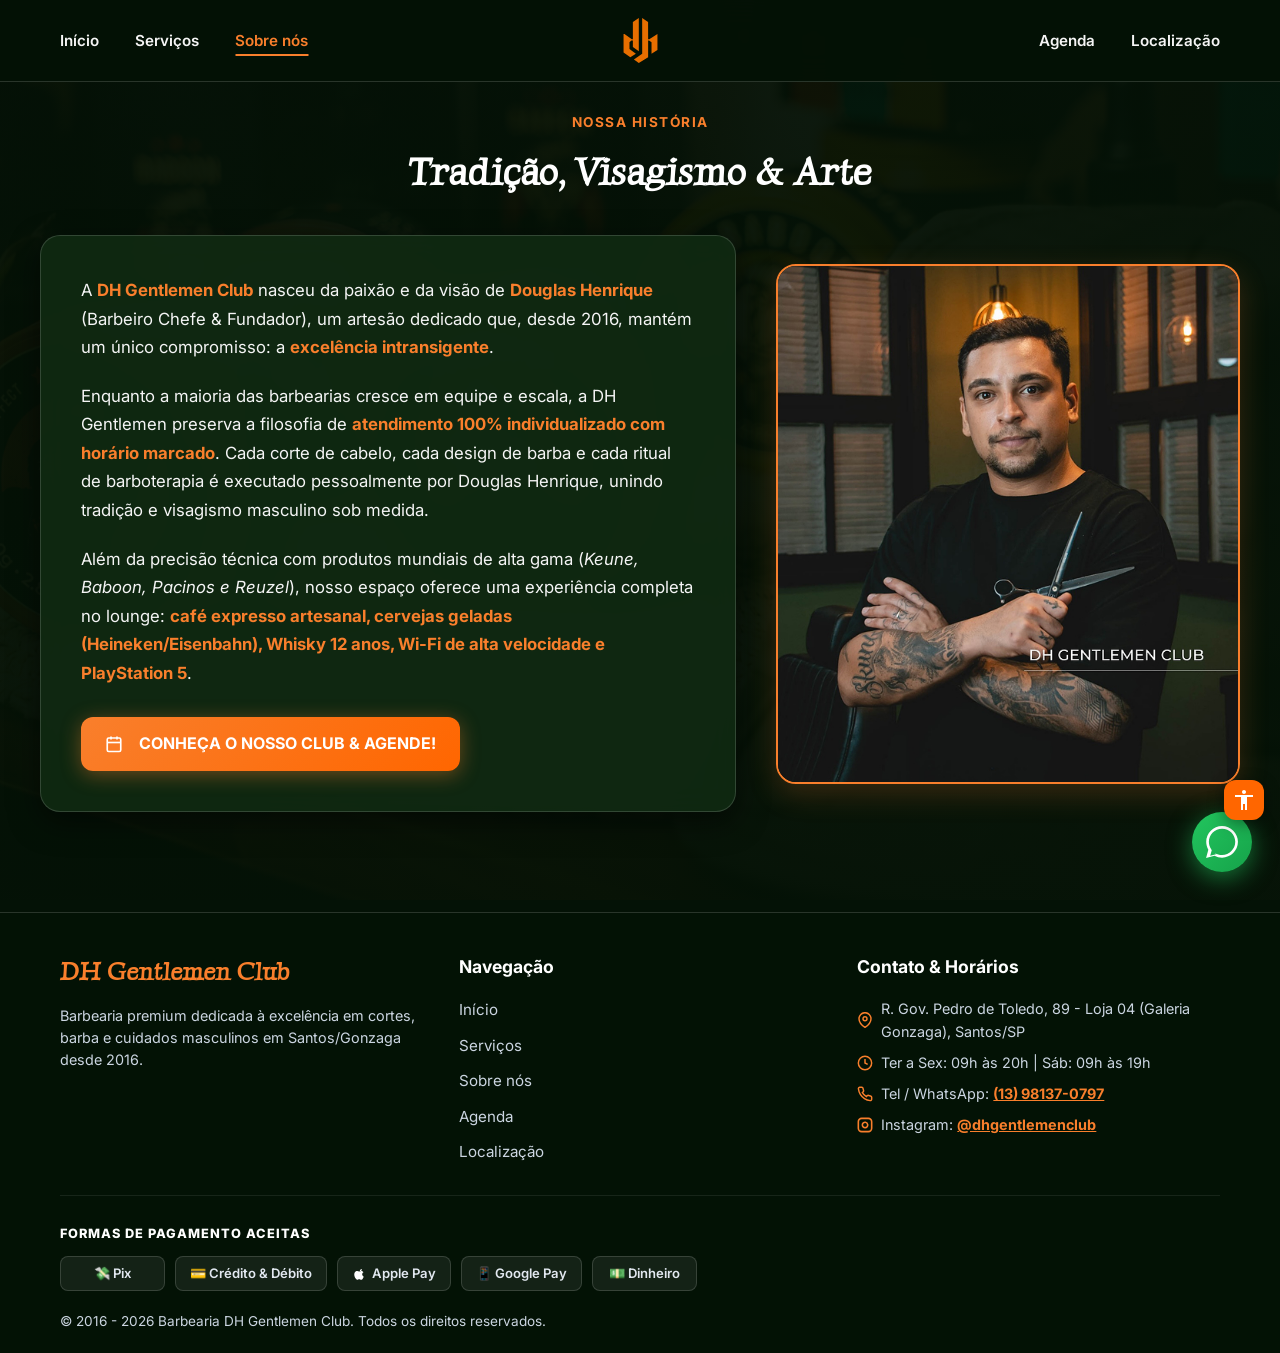
==== about.html @ 37175599 "feat: refinamentos de footer, instagram oficial e layout flutuante responsivo" ====
<!DOCTYPE html>
<html lang="pt-BR">

<head>
    <meta charset="UTF-8">
    <meta name="viewport" content="width=device-width, initial-scale=1.0">
    <meta name="description" content="Conheça a história da Barbearia DH Gentlemen Club e o mestre barbeiro Douglas, dedicado à excelência desde 2016.">
    <title>Sobre Nós - Barbearia DH Gentlemen</title>
    <link rel="icon" href="assets/img/logo-dh-laranja.svg" type="image/svg+xml">
    <link rel="stylesheet" href="assets/css/main.css">
    <link rel="stylesheet" href="assets/css/about.css">
</head>

<body>
    <a class="skip-link" href="#main-content">Pular para o conteúdo</a>

    <header>
        <nav>
            <button id="menu-btn" class="hamburger" aria-expanded="false" aria-label="Abrir menu de navegação">☰</button>
            <ul class="left">
                <li><a href="index.html">Início</a></li>
                <li><a href="services.html">Serviços</a></li>
                <li><a href="about.html" class="select" aria-current="page">Sobre nós</a></li>
            </ul>
            <a href="index.html" class="nav-logo" aria-label="Página Inicial Barbearia DH Gentlemen">
                <img src="assets/img/logo-dh-laranja.svg" alt="Logo Barbearia DH" width="45" height="45">
            </a>
            <ul class="right">
                <li><a href="schedule.html">Agenda</a></li>
                <li><a href="location.html">Localização</a></li>
            </ul>
        </nav>
    </header>

    <main id="main-content" class="about-container container">
        <div class="section-header">
            <span class="section-tag">Nossa História</span>
            <h1 class="section-main-title">Tradição, Visagismo & Arte</h1>
        </div>

        <div class="about-grid">
            <article class="about-content-card glass-card">
                <p>
                    A <strong>DH Gentlemen Club</strong> nasceu da paixão e da visão de <strong>Douglas Henrique</strong> (Barbeiro Chefe & Fundador), um artesão dedicado que, desde 2016, mantém um único compromisso: a <strong>excelência intransigente</strong>.
                </p>
                <p>
                    Enquanto a maioria das barbearias cresce em equipe e escala, a DH Gentlemen preserva a filosofia de <strong>atendimento 100% individualizado com horário marcado</strong>. Cada corte de cabelo, cada design de barba e cada ritual de barboterapia é executado pessoalmente por Douglas Henrique, unindo tradição e visagismo masculino sob medida.
                </p>
                <p>
                    Além da precisão técnica com produtos mundiais de alta gama (<em>Keune, Baboon, Pacinos e Reuzel</em>), nosso espaço oferece uma experiência completa no lounge: <strong>café expresso artesanal, cervejas geladas (Heineken/Eisenbahn), Whisky 12 anos, Wi-Fi de alta velocidade e PlayStation 5</strong>.
                </p>
                <div class="about-cta-wrapper">
                    <a href="schedule.html" id="botao" class="btn-primary-glow" aria-label="Agende um horário e conheça o nosso club">
                        <span class="svg-icon" style="margin-right: 6px;"><svg viewBox="0 0 24 24" width="18" height="18" fill="none" stroke="currentColor" stroke-width="2.2"><rect x="3" y="4" width="18" height="18" rx="2" ry="2"></rect><line x1="16" y1="2" x2="16" y2="6"></line><line x1="8" y1="2" x2="8" y2="6"></line><line x1="3" y1="10" x2="21" y2="10"></line></svg></span>
                        <span>CONHEÇA O NOSSO CLUB & AGENDE!</span>
                    </a>
                </div>
            </article>

            <figure class="about-image-card">
                <img src="assets/img/barbeiro-cortando.jpg" alt="Foto do barbeiro Douglas com tesoura profissional realizando corte de cabelo de alta precisão">
            </figure>
        </div>
    </main>

    <!-- FOOTER -->
    <footer class="site-footer">
        <div class="container">
            <div class="footer-grid">
                <div class="footer-brand">
                    <h2 class="footer-logo-title">DH Gentlemen Club</h2>
                    <p class="footer-desc">Barbearia premium dedicada à excelência em cortes, barba e cuidados masculinos em Santos/Gonzaga desde 2016.</p>
                </div>
                <div>
                    <h3 class="footer-heading">Navegação</h3>
                    <ul class="footer-links">
                        <li><a href="index.html">Início</a></li>
                        <li><a href="services.html">Serviços</a></li>
                        <li><a href="about.html">Sobre nós</a></li>
                        <li><a href="schedule.html">Agenda</a></li>
                        <li><a href="location.html">Localização</a></li>
                    </ul>
                </div>
                <div>
                    <h3 class="footer-heading">Contato & Horários</h3>
                    <div class="footer-contact-info">
                        <p><svg viewBox="0 0 24 24" width="16" height="16" fill="none" stroke="var(--color-accent)" stroke-width="2.2"><path d="M21 10c0 7-9 13-9 13s-9-6-9-13a9 9 0 0 1 18 0z"></path><circle cx="12" cy="10" r="3"></circle></svg> <span>R. Gov. Pedro de Toledo, 89 - Loja 04 (Galeria Gonzaga), Santos/SP</span></p>
                        <p><svg viewBox="0 0 24 24" width="16" height="16" fill="none" stroke="var(--color-accent)" stroke-width="2.2"><circle cx="12" cy="12" r="10"></circle><polyline points="12 6 12 12 16 14"></polyline></svg> <span>Ter a Sex: 09h às 20h | Sáb: 09h às 19h</span></p>
                        <p><svg viewBox="0 0 24 24" width="16" height="16" fill="none" stroke="var(--color-accent)" stroke-width="2.2"><path d="M22 16.92v3a2 2 0 0 1-2.18 2 19.79 19.79 0 0 1-8.63-3.07 19.5 19.5 0 0 1-6-6 19.79 19.79 0 0 1-3.07-8.67A2 2 0 0 1 4.11 2h3a2 2 0 0 1 2 1.72 12.84 12.84 0 0 0 .7 2.81 2 2 0 0 1-.45 2.11L8.09 9.91a16 16 0 0 0 6 6l1.27-1.27a2 2 0 0 1 2.11-.45 12.84 12.84 0 0 0 2.81.7A2 2 0 0 1 22 16.92z"></path></svg> <span>Tel / WhatsApp: <a href="https://api.whatsapp.com/send/?phone=5513981370797&text=Ol%C3%A1%2C+tudo+bem%3F+Gostaria+de+marcar+um+hor%C3%A1rio." target="_blank" rel="noopener noreferrer" style="color: var(--color-accent); font-weight: 700; text-decoration: underline;">(13) 98137-0797</a></span></p>
                        <p><svg viewBox="0 0 24 24" width="16" height="16" fill="none" stroke="var(--color-accent)" stroke-width="2.4"><rect x="2" y="2" width="20" height="20" rx="5" ry="5"></rect><path d="M16 11.37A4 4 0 1 1 12.63 8 4 4 0 0 1 16 11.37z"></path><line x1="17.5" y1="6.5" x2="17.51" y2="6.5"></line></svg> <span>Instagram: <a href="https://www.instagram.com/dhgentlemenclub/" target="_blank" rel="noopener noreferrer" style="color: var(--color-accent); font-weight: 700; text-decoration: underline;">@dhgentlemenclub</a></span></p>
                    </div>
                </div>
            </div>
            <div class="footer-bottom">
                <div class="footer-payments-container">
                    <span class="payments-label">Formas de Pagamento Aceitas</span>
                    <div class="footer-payments" aria-label="Formas de pagamento aceitas">
                        <span class="payment-badge">💸 Pix</span>
                        <span class="payment-badge">💳 Crédito & Débito</span>
                        <span class="payment-badge">
                            <svg viewBox="0 0 24 24" width="14" height="14" fill="currentColor" aria-hidden="true" style="vertical-align: sub;"><path d="M18.71 19.5c-.83 1.24-1.71 2.45-3.05 2.47-1.34.03-1.77-.79-3.29-.79-1.53 0-2 .77-3.27.82-1.31.05-2.3-1.32-3.14-2.53C4.25 17 2.94 12.45 4.7 9.39c.87-1.52 2.43-2.48 4.12-2.51 1.28-.02 2.5.87 3.29.87.78 0 2.26-1.07 3.81-.91.65.03 2.47.26 3.64 1.98-.09.06-2.17 1.28-2.15 3.81.03 3.02 2.65 4.03 2.68 4.04-.03.07-.42 1.44-1.38 2.83M15.97 6.37c.61-.74 1.03-1.77.91-2.8-.89.04-1.98.6-2.61 1.34-.56.65-.97 1.7-.84 2.72 1 .08 2.01-.52 2.54-1.26z"/></svg>
                            Apple Pay
                        </span>
                        <span class="payment-badge">📱 Google Pay</span>
                        <span class="payment-badge">💵 Dinheiro</span>
                    </div>
                </div>
                <p>&copy; 2016 - 2026 Barbearia DH Gentlemen Club. Todos os direitos reservados.</p>
            </div>
        </div>
    </footer>

    <script src="assets/js/a11y.js"></script>
</body>

</html>
---- assets/css/main.css ----
/* ==========================================
   BARBEARIA DH GENTLEMEN CLUB - DESIGN SYSTEM & MAIN CSS
   ========================================== */

@import url('https://fonts.googleapis.com/css2?family=Inter:ital,opsz,wght@0,14..32,100..900;1,14..32,100..900&family=Luxurious+Roman&display=swap');

/* 1. VARIÁVEIS DO TEMA & DESIGN TOKENS */
:root {
    /* 🌲 Paleta Verde Premium */
    --color-primary-bg: #08370b;
    --color-secondary-bg: #102b13;
    --color-primary-dark: #041206;
    
    /* 🍊 Paleta Laranja (Destaques e CTAs) */
    --color-accent: #f97f2c;
    --color-action: #e26918;
    --color-action-accessible: #FF6600;
    --color-action-hover: #d85600;

    /* 📄 Tipografia & Neutros */
    --color-text-light: #f5f5f5;
    --color-text-lighter: #ffffff;
    --color-text-muted: #cbd5e1;
    --color-border-light: rgba(255, 255, 255, 0.15);
    
    /* 💎 Glassmorphism Surfaces */
    --glass-bg: rgba(16, 43, 19, 0.88);
    --glass-border: rgba(255, 255, 255, 0.15);
    --glass-shadow: 0 10px 30px rgba(0, 0, 0, 0.5);
}

/* 2. RESET GLOBAL E BASE */
*, *::before, *::after {
    box-sizing: border-box;
    margin: 0;
    padding: 0;
}

html {
    scroll-behavior: smooth;
    font-size: 16px;
}

body {
    font-family: "Inter", -apple-system, BlinkMacSystemFont, "Segoe UI", Roboto, sans-serif;
    background-color: var(--color-primary-dark);
    background-image: linear-gradient(to bottom, rgba(4, 18, 6, 0.88), rgba(4, 18, 6, 0.95)), url(../img/fundo-barbearia.jpg);
    background-attachment: fixed;
    background-size: cover;
    background-position: center;
    background-repeat: no-repeat;
    color: var(--color-text-light);
    min-height: 100vh;
    display: flex;
    flex-direction: column;
    overflow-x: hidden;
    line-height: 1.6;
}

/* Foco Acessível */
*:focus-visible {
    outline: 3px solid var(--color-action-accessible);
    outline-offset: 3px;
    border-radius: 6px;
}

.skip-link {
    position: absolute;
    top: -100px;
    left: 20px;
    background: var(--color-accent);
    color: #000000;
    padding: 10px 16px;
    font-weight: bold;
    z-index: 100000;
    border-radius: 8px;
    text-decoration: none;
    transition: top 0.3s ease;
}

.skip-link:focus {
    top: 20px;
}

/* 3. LAYOUT & CONTAINERS */
.container {
    width: 100%;
    max-width: 1200px;
    margin: 0 auto;
    padding: 0 20px;
}

main {
    flex: 1;
    width: 100%;
}

/* 4. HEADER & NAVBAR */
header {
    width: 100%;
    position: sticky;
    top: 0;
    z-index: 1000;
    background: rgba(4, 18, 6, 0.92);
    backdrop-filter: blur(16px);
    -webkit-backdrop-filter: blur(16px);
    border-bottom: 1px solid var(--glass-border);
    padding: 12px 0;
}

nav {
    display: grid;
    grid-template-columns: 1fr auto 1fr;
    align-items: center;
    max-width: 1200px;
    margin: 0 auto;
    padding: 0 20px;
    position: relative;
}

nav .left {
    display: flex;
    align-items: center;
    justify-content: flex-start;
    gap: 36px;
    list-style: none;
    margin: 0;
    padding: 0;
}

nav .right {
    display: flex;
    align-items: center;
    justify-content: flex-end;
    gap: 36px;
    list-style: none;
    margin: 0;
    padding: 0;
}

nav a {
    color: var(--color-text-light);
    font-weight: 600;
    font-size: 0.95rem;
    text-decoration: none;
    position: relative;
    padding: 6px 0;
    transition: color 0.3s ease;
}

nav a::after {
    content: '';
    position: absolute;
    width: 0;
    height: 2px;
    bottom: 0;
    left: 50%;
    background-color: var(--color-accent);
    transition: all 0.3s ease;
    transform: translateX(-50%);
}

nav a:hover,
nav a.select {
    color: var(--color-accent);
}

nav a:hover::after,
nav a.select::after {
    width: 100%;
}

.nav-logo {
    display: flex;
    align-items: center;
    justify-content: center;
    text-decoration: none;
    transition: transform 0.3s ease;
}

.nav-logo:hover {
    transform: scale(1.08);
}

.nav-logo img {
    width: 45px;
    height: 45px;
}

/* Menu Mobile Hamburger */
.hamburger {
    display: none;
    font-size: 1.8rem;
    cursor: pointer;
    color: var(--color-text-light);
    background: none;
    border: none;
    padding: 4px 8px;
    border-radius: 6px;
    transition: background 0.3s ease;
}

.hamburger:hover {
    background: rgba(255, 255, 255, 0.1);
}

@media (max-width: 768px) {
    nav {
        display: flex;
        justify-content: space-between;
    }

    .hamburger {
        display: block;
    }

    nav .left,
    nav .right {
        display: none;
    }

    nav.menu-open {
        flex-direction: column;
        align-items: flex-start;
    }

    nav.menu-open .left,
    nav.menu-open .right {
        display: flex;
        flex-direction: column;
        width: 100%;
        gap: 16px;
        padding: 20px 0 10px;
    }

    nav.menu-open .left a,
    nav.menu-open .right a {
        font-size: 1.1rem;
        display: block;
        width: 100%;
    }
}

/* 5. SEÇÕES & TÍTULOS */
.section-title {
    text-align: center;
    font-family: "Luxurious Roman", serif;
    font-size: clamp(2rem, 4vw, 2.5rem);
    color: var(--color-text-lighter);
    margin: 40px 0 20px;
    width: 100%;
}

.section-header {
    text-align: center;
    margin-bottom: 32px;
}

.section-tag {
    color: var(--color-accent);
    font-size: 0.85rem;
    font-weight: 700;
    letter-spacing: 1.5px;
    text-transform: uppercase;
    display: block;
    margin-bottom: 8px;
}

.section-main-title {
    font-family: "Luxurious Roman", serif;
    font-size: clamp(1.8rem, 3.5vw, 2.4rem);
    color: #ffffff;
    margin: 0;
}

/* 6. CARD GLASSMORPHISM & BOTÕES */
.glass-card {
    background: var(--glass-bg);
    backdrop-filter: blur(16px);
    -webkit-backdrop-filter: blur(16px);
    border: 1px solid var(--glass-border);
    border-radius: 20px;
    box-shadow: var(--glass-shadow);
    transition: transform 0.3s ease, border-color 0.3s ease, box-shadow 0.3s ease;
}

.glass-card:hover {
    border-color: rgba(249, 127, 44, 0.45);
    box-shadow: 0 15px 35px rgba(249, 127, 44, 0.18);
}

/* Botão Glow */
.btn-primary-glow,
#botao {
    display: inline-flex;
    align-items: center;
    justify-content: center;
    gap: 10px;
    background: linear-gradient(135deg, var(--color-accent) 0%, var(--color-action-accessible) 100%);
    color: #ffffff !important;
    font-weight: 700;
    font-size: 1rem;
    padding: 14px 24px;
    border-radius: 12px;
    text-decoration: none;
    box-shadow: 0 4px 20px rgba(249, 127, 44, 0.4);
    transition: all 0.3s cubic-bezier(0.175, 0.885, 0.32, 1.275);
    border: none;
    cursor: pointer;
    text-align: center;
}

.btn-primary-glow:hover,
.btn-primary-glow:focus-visible,
#botao:hover,
#botao:focus-visible {
    transform: translateY(-3px) scale(1.02);
    box-shadow: 0 8px 30px rgba(249, 127, 44, 0.6);
    color: #ffffff !important;
}

/* CTAs de Cards com glow suavizado para dar prioridade ao CTA principal do Hero */
.service-card .btn-primary-glow {
    box-shadow: 0 4px 14px rgba(249, 127, 44, 0.25);
    font-size: 0.95rem;
    padding: 12px 20px;
}

.service-card .btn-primary-glow:hover {
    box-shadow: 0 6px 20px rgba(249, 127, 44, 0.45);
}

/* Botão Glass */
.btn-secondary-glass {
    display: inline-flex;
    align-items: center;
    justify-content: center;
    gap: 10px;
    background: rgba(255, 255, 255, 0.08);
    backdrop-filter: blur(8px);
    border: 1px solid rgba(255, 255, 255, 0.25);
    color: var(--color-text-light);
    font-weight: 600;
    font-size: 1rem;
    padding: 14px 24px;
    border-radius: 12px;
    text-decoration: none;
    transition: all 0.3s ease;
}

.btn-secondary-glass:hover,
.btn-secondary-glass:focus-visible {
    background: rgba(255, 255, 255, 0.18);
    border-color: var(--color-accent);
    color: #ffffff;
    transform: translateY(-2px);
}

/* SVG ICON STYLING */
.svg-icon {
    display: inline-flex;
    align-items: center;
    justify-content: center;
    flex-shrink: 0;
    vertical-align: middle;
}

.btn-primary-glow .svg-icon svg,
.btn-secondary-glass .svg-icon svg {
    width: 18px;
    height: 18px;
    stroke: currentColor;
    stroke-width: 2.2;
}

.exp-icon svg {
    width: 28px;
    height: 28px;
    stroke: var(--color-accent);
    stroke-width: 2;
}

/* 7. ESTILOS ESPECÍFICOS DA HOME PAGE */
main.home-container {
    display: flex;
    flex-direction: column;
    gap: 56px;
    padding: 30px 20px 60px;
}

/* HERO SECTION - SPLIT 2 COLUNAS */
.hero-section {
    padding: 40px;
    display: grid;
    grid-template-columns: 1.1fr 0.9fr;
    gap: 40px;
    align-items: center;
    text-align: left;
    width: 100%;
    box-sizing: border-box;
}

.hero-content {
    display: flex;
    flex-direction: column;
    align-items: flex-start;
}

.hero-badge {
    display: inline-flex;
    align-items: center;
    gap: 8px;
    padding: 6px 16px;
    border-radius: 50px;
    background: rgba(249, 127, 44, 0.15);
    border: 1px solid rgba(249, 127, 44, 0.35);
    color: var(--color-accent);
    font-size: 0.85rem;
    font-weight: 700;
    letter-spacing: 1px;
    text-transform: uppercase;
    margin-bottom: 20px;
}

.status-dot {
    width: 8px;
    height: 8px;
    background-color: #22c55e;
    border-radius: 50%;
    box-shadow: 0 0 8px #22c55e;
    animation: pulse-dot 2s infinite;
}

@keyframes pulse-dot {
    0%, 100% { opacity: 1; transform: scale(1); }
    50% { opacity: 0.4; transform: scale(0.8); }
}

.hero-title {
    font-family: "Luxurious Roman", serif;
    font-size: clamp(2.2rem, 4vw, 3.4rem);
    line-height: 1.15;
    margin: 0 0 20px;
    color: #ffffff;
}

.highlight-gold {
    background: linear-gradient(135deg, #f97f2c 0%, #ffc078 100%);
    -webkit-background-clip: text;
    background-clip: text;
    -webkit-text-fill-color: transparent;
    font-style: italic;
}

.hero-subtitle {
    font-size: clamp(0.95rem, 1.8vw, 1.1rem);
    line-height: 1.6;
    color: var(--color-text-muted);
    margin: 0 0 28px;
}

.hero-actions {
    display: flex;
    gap: 16px;
    flex-wrap: wrap;
    margin-bottom: 24px;
    width: 100%;
}

.hero-proof {
    display: flex;
    align-items: center;
    gap: 10px;
    font-size: 0.9rem;
    color: var(--color-text-light);
}

.stars-rating {
    color: #facc15;
    letter-spacing: 2px;
}

.hero-visual {
    position: relative;
    height: 400px;
    border-radius: 24px;
    overflow: hidden;
    border: 2px solid var(--color-accent);
    box-shadow: 0 15px 35px rgba(249, 127, 44, 0.25);
    background-color: #2a3328;
}

.hero-visual img {
    width: 100%;
    height: 100%;
    object-fit: cover;
    object-position: center center;
    display: block;
    transform: scale(1.18);
    filter: brightness(1) contrast(1.08);
    transition: transform 0.5s ease;
}

.hero-visual:hover img {
    transform: scale(1.23);
}

.hero-floating-card {
    position: absolute;
    top: 16px;
    right: 16px;
    bottom: auto;
    left: auto;
    background: rgba(4, 18, 6, 0.88);
    backdrop-filter: blur(12px);
    -webkit-backdrop-filter: blur(12px);
    border: 1px solid rgba(249, 127, 44, 0.4);
    border-radius: 50px;
    padding: 8px 16px;
    display: flex;
    align-items: center;
    gap: 8px;
    box-shadow: 0 8px 24px rgba(0, 0, 0, 0.6);
}

.floating-icon {
    font-size: 1.1rem;
    width: 28px;
    height: 28px;
    background: rgba(249, 127, 44, 0.2);
    border-radius: 50%;
    display: flex;
    align-items: center;
    justify-content: center;
    border: 1px solid var(--color-accent);
    flex-shrink: 0;
}

.floating-text-title {
    font-weight: 700;
    color: var(--color-accent);
    font-size: 0.82rem;
    display: inline;
}

.floating-text-sub {
    display: none;
}

/* STATS BAR (4 COLUNAS HORIZONTAIS) */
.stats-grid {
    display: grid;
    grid-template-columns: repeat(4, 1fr);
    gap: 24px;
    padding: 32px 24px;
    text-align: center;
    width: 100%;
    box-sizing: border-box;
}

.stat-item {
    display: flex;
    flex-direction: column;
    align-items: center;
    justify-content: center;
    gap: 6px;
    padding: 10px;
    border-right: 1px solid rgba(255, 255, 255, 0.12);
}

.stat-item:last-child {
    border-right: none;
}

.stat-number {
    font-size: clamp(2rem, 3vw, 2.5rem);
    font-weight: 800;
    color: var(--color-accent);
    font-family: "Luxurious Roman", serif;
    line-height: 1;
}

.stat-label {
    font-size: 0.85rem;
    color: #e2e8f0;
    font-weight: 600;
    text-transform: uppercase;
    letter-spacing: 0.5px;
}

/* EXPERIENCE CARDS GRID (4 COLUNAS) */
.experience-grid {
    display: grid;
    grid-template-columns: repeat(4, 1fr);
    gap: 24px;
    width: 100%;
}

.exp-card {
    padding: 32px 24px;
    display: flex;
    flex-direction: column;
    align-items: flex-start;
    gap: 16px;
    box-sizing: border-box;
    height: 100%;
}

.exp-icon {
    font-size: 2.2rem;
    width: 60px;
    height: 60px;
    background: rgba(249, 127, 44, 0.15);
    border-radius: 14px;
    display: flex;
    align-items: center;
    justify-content: center;
    border: 1px solid rgba(249, 127, 44, 0.4);
    box-shadow: 0 4px 15px rgba(249, 127, 44, 0.15);
    flex-shrink: 0;
}

.exp-title {
    font-size: 1.2rem;
    font-weight: 700;
    color: #ffffff;
    margin: 0;
}

.exp-desc {
    font-size: 0.95rem;
    color: var(--color-text-muted);
    line-height: 1.6;
    margin: 0;
}

/* GALLERY GRID - 3 CARDS */
.gallery-grid {
    display: grid;
    grid-template-columns: repeat(3, 1fr);
    gap: 24px;
    width: 100%;
}

.gallery-card {
    position: relative;
    height: 300px;
    border-radius: 20px;
    overflow: hidden;
    border: 1px solid var(--glass-border);
    box-shadow: var(--glass-shadow);
    transition: transform 0.4s ease, border-color 0.4s ease, box-shadow 0.4s ease;
}

.gallery-card:hover {
    transform: translateY(-4px);
    border-color: rgba(249, 127, 44, 0.5);
    box-shadow: 0 12px 30px rgba(249, 127, 44, 0.2);
}

.gallery-card img {
    width: 100%;
    height: 100%;
    object-fit: cover;
    object-position: center;
    display: block;
    filter: brightness(0.9) contrast(1.05);
    transition: transform 0.5s ease, filter 0.5s ease;
}

.gallery-card:hover img {
    transform: scale(1.06);
    filter: brightness(1) contrast(1.1);
}

.gallery-overlay {
    position: absolute;
    inset: 0;
    background: linear-gradient(to top, rgba(4, 18, 6, 0.95) 0%, rgba(0, 0, 0, 0.2) 60%, transparent 100%);
    display: flex;
    flex-direction: column;
    justify-content: flex-end;
    padding: 24px;
    box-sizing: border-box;
}

.gallery-badge {
    align-self: flex-start;
    padding: 4px 14px;
    border-radius: 20px;
    background: var(--color-accent);
    color: #000000;
    font-size: 0.75rem;
    font-weight: 800;
    text-transform: uppercase;
    margin-bottom: 8px;
    letter-spacing: 0.5px;
}

.gallery-title {
    font-size: 1.2rem;
    font-weight: 700;
    color: #ffffff;
    margin: 0;
    text-shadow: 0 2px 8px rgba(0, 0, 0, 0.6);
}

@media (max-width: 992px) {
    .hero-section {
        grid-template-columns: 1fr;
        padding: 28px 20px;
        text-align: center;
    }

    .hero-content {
        align-items: center;
    }

    .hero-actions {
        justify-content: center;
    }

    .hero-visual {
        height: 360px;
        width: 100%;
    }

    .stats-grid {
        grid-template-columns: repeat(2, 1fr);
        gap: 20px;
    }

    .stat-item {
        border-right: none;
        border-bottom: 1px solid rgba(255, 255, 255, 0.1);
        padding-bottom: 12px;
    }

    .stat-item:last-child,
    .stat-item:nth-child(3) {
        border-bottom: none;
    }

    .experience-grid {
        grid-template-columns: repeat(2, 1fr);
        gap: 20px;
    }

    .gallery-grid {
        grid-template-columns: 1fr;
        gap: 16px;
    }

    .gallery-card {
        height: 250px;
    }
}

/* SERVICES HIGHLIGHT */
.services-highlight-grid {
    display: grid;
    grid-template-columns: repeat(auto-fit, minmax(280px, 1fr));
    gap: 20px;
    width: 100%;
}

.service-card {
    padding: 28px 24px;
    display: flex;
    flex-direction: column;
    justify-content: space-between;
    gap: 20px;
    box-sizing: border-box;
}

.service-header {
    display: flex;
    justify-content: space-between;
    align-items: flex-start;
    gap: 12px;
}

.service-name {
    font-size: 1.25rem;
    font-weight: 700;
    color: #ffffff;
    margin-bottom: 4px;
}

.service-duration {
    font-size: 0.85rem;
    color: var(--color-text-muted);
}

.service-price {
    font-size: 1.4rem;
    font-weight: 800;
    color: var(--color-accent);
    font-family: "Luxurious Roman", serif;
}

.service-desc {
    font-size: 0.95rem;
    color: var(--color-text-muted);
    line-height: 1.5;
}

.services-footer-link {
    text-align: center;
    margin-top: 20px;
}

.link-styled {
    color: var(--color-accent);
    font-weight: 700;
    text-decoration: underline;
    text-underline-offset: 4px;
    text-decoration-color: rgba(249, 127, 44, 0.5);
    font-size: 1.05rem;
    display: inline-flex;
    align-items: center;
    gap: 6px;
    transition: all 0.2s ease;
}

.link-styled:hover {
    color: #ffffff;
    text-decoration-color: #ffffff;
    transform: translateX(4px);
}

/* TESTIMONIALS GRID */
.testimonials-grid {
    display: grid;
    grid-template-columns: repeat(auto-fit, minmax(280px, 1fr));
    gap: 20px;
    width: 100%;
}

.testimonial-card {
    padding: 28px 24px;
    display: flex;
    flex-direction: column;
    justify-content: space-between;
    gap: 16px;
    box-sizing: border-box;
}

.quote-text {
    font-size: 0.98rem;
    font-style: italic;
    line-height: 1.6;
    color: var(--color-text-light);
}

.author-info {
    display: flex;
    align-items: center;
    gap: 12px;
    border-top: 1px solid rgba(255, 255, 255, 0.12);
    padding-top: 14px;
}

.author-avatar {
    width: 42px;
    height: 42px;
    border-radius: 50%;
    background: linear-gradient(135deg, var(--color-action) 0%, var(--color-primary-bg) 100%);
    display: flex;
    align-items: center;
    justify-content: center;
    font-weight: 800;
    color: #ffffff;
    border: 2px solid var(--color-accent);
}

.author-name {
    font-weight: 700;
    color: #ffffff;
    font-size: 0.95rem;
    display: block;
}

.author-tag {
    font-size: 0.8rem;
    color: #ffb07c;
    font-weight: 600;
}

/* QUICK SCHEDULE BANNER */
.quick-cta-card {
    padding: 36px 28px;
    display: flex;
    align-items: center;
    justify-content: space-between;
    flex-wrap: wrap;
    gap: 24px;
    background: linear-gradient(135deg, rgba(16, 43, 19, 0.95) 0%, rgba(6, 26, 10, 0.95) 100%);
    border: 2px solid var(--color-accent);
    width: 100%;
    box-sizing: border-box;
}

.cta-content {
    display: flex;
    flex-direction: column;
    gap: 8px;
    max-width: 650px;
}

.cta-title {
    font-family: "Luxurious Roman", serif;
    font-size: 2rem;
    color: #ffffff;
}

.cta-desc {
    color: var(--color-text-muted);
    font-size: 1rem;
}

/* 8. UNIVERSAL FOOTER */
.site-footer {
    border-top: 1px solid var(--glass-border);
    background: rgba(4, 18, 6, 0.95);
    padding: 40px 0 20px;
    margin-top: 40px;
    width: 100%;
}

.site-footer .footer-grid {
    display: grid;
    grid-template-columns: repeat(auto-fit, minmax(240px, 1fr));
    gap: 36px;
    margin-bottom: 30px;
}

.footer-brand {
    display: flex;
    flex-direction: column;
    gap: 14px;
}

.footer-logo-title {
    font-family: "Luxurious Roman", serif;
    font-size: 1.5rem;
    color: var(--color-accent);
}

.footer-desc {
    font-size: 0.9rem;
    color: var(--color-text-muted);
    line-height: 1.5;
}

.footer-heading {
    font-size: 1.1rem;
    font-weight: 700;
    color: #ffffff;
    margin-bottom: 16px;
}

.footer-links {
    list-style: none;
    padding: 0;
    margin: 0;
    display: flex;
    flex-direction: column;
    gap: 10px;
}

.footer-links a {
    color: var(--color-text-muted);
    text-decoration: none;
    font-size: 0.95rem;
    transition: color 0.2s ease, transform 0.2s ease;
    display: inline-block;
}

.footer-links a:hover,
.footer-links a:focus-visible {
    color: var(--color-accent);
    transform: translateX(4px);
}

.footer-contact-info {
    font-size: 0.9rem;
    color: var(--color-text-muted);
    line-height: 1.6;
    display: flex;
    flex-direction: column;
    gap: 8px;
}

.footer-contact-info p {
    display: flex;
    align-items: center;
    gap: 8px;
    margin: 0;
}

.footer-contact-info p svg {
    flex-shrink: 0;
}

.footer-bottom {
    border-top: 1px solid rgba(255, 255, 255, 0.08);
    padding-top: 28px;
    text-align: left;
    font-size: 0.85rem;
    color: var(--color-text-muted);
    display: flex;
    flex-direction: column;
    align-items: flex-start;
    gap: 20px;
}

.footer-payments-container {
    display: flex;
    flex-direction: column;
    align-items: flex-start;
    gap: 12px;
    width: 100%;
}

.payments-label {
    font-size: 0.8rem;
    font-weight: 800;
    text-transform: uppercase;
    letter-spacing: 1px;
    color: #ffffff;
}

.footer-payments {
    display: flex;
    align-items: center;
    justify-content: flex-start;
    gap: 10px;
    flex-wrap: wrap;
    width: 100%;
}

.payment-badge {
    display: inline-flex;
    align-items: center;
    justify-content: center;
    gap: 6px;
    padding: 6px 14px;
    min-width: 105px;
    border-radius: 8px;
    background: rgba(255, 255, 255, 0.07);
    border: 1px solid rgba(255, 255, 255, 0.15);
    font-size: 0.82rem;
    font-weight: 600;
    color: #e2e8f0;
    transition: all 0.2s ease;
    box-sizing: border-box;
}

.payment-badge:hover {
    border-color: var(--color-accent);
    color: #ffffff;
    background: rgba(249, 127, 44, 0.12);
}

.payment-badge svg {
    fill: currentColor;
    color: #ffffff;
}

/* WIDGET FLUTUANTE WHATSAPP (CANTO INFERIOR DIREITO) */
.whatsapp-float-widget {
    position: fixed;
    bottom: 28px;
    right: 28px;
    left: auto;
    z-index: 9999;
    width: 60px;
    height: 60px;
    border-radius: 50%;
    background: linear-gradient(135deg, #22c55e 0%, #16a34a 100%);
    color: #ffffff !important;
    display: flex;
    align-items: center;
    justify-content: center;
    box-shadow: 0 6px 24px rgba(34, 197, 94, 0.55);
    transition: transform 0.3s cubic-bezier(0.175, 0.885, 0.32, 1.275), box-shadow 0.3s ease;
    text-decoration: none;
}

.whatsapp-float-widget svg {
    width: 32px;
    height: 32px;
}

.whatsapp-float-widget:hover {
    transform: scale(1.12);
    box-shadow: 0 10px 32px rgba(34, 197, 94, 0.75);
}

.whatsapp-float-tooltip {
    position: absolute;
    right: 72px;
    left: auto;
    background: rgba(4, 18, 6, 0.95);
    backdrop-filter: blur(8px);
    border: 1px solid rgba(34, 197, 94, 0.4);
    color: #ffffff;
    padding: 6px 12px;
    border-radius: 8px;
    font-size: 0.82rem;
    font-weight: 600;
    white-space: nowrap;
    opacity: 0;
    visibility: hidden;
    transform: translateX(8px);
    transition: all 0.3s ease;
    pointer-events: none;
    box-shadow: 0 4px 15px rgba(0, 0, 0, 0.5);
}

.whatsapp-float-widget:hover .whatsapp-float-tooltip {
    opacity: 1;
    visibility: visible;
    transform: translateX(0);
}

/* FAQ ACCORDION STYLING */
.faq-grid {
    display: flex;
    flex-direction: column;
    gap: 16px;
    width: 100%;
    max-width: 850px;
    margin: 0 auto;
}

.faq-item {
    padding: 0;
    overflow: hidden;
}

.faq-question {
    width: 100%;
    padding: 20px 24px;
    background: none;
    border: none;
    color: #ffffff;
    font-weight: 700;
    font-size: 1.05rem;
    text-align: left;
    display: flex;
    justify-content: space-between;
    align-items: center;
    cursor: pointer;
    gap: 16px;
    font-family: inherit;
    transition: color 0.2s ease;
}

.faq-question:hover {
    color: var(--color-accent);
}

.faq-icon {
    font-size: 1.2rem;
    color: var(--color-accent);
    transition: transform 0.3s ease;
    flex-shrink: 0;
}

.faq-item.is-open .faq-icon {
    transform: rotate(45deg);
}

.faq-answer {
    max-height: 0;
    overflow: hidden;
    transition: max-height 0.35s cubic-bezier(0, 1, 0, 1), padding 0.3s ease;
    padding: 0 24px;
    color: var(--color-text-muted);
    font-size: 0.95rem;
    line-height: 1.6;
}

.faq-item.is-open .faq-answer {
    max-height: 300px;
    padding: 0 24px 20px;
    border-top: 1px dashed rgba(255, 255, 255, 0.1);
    margin-top: 4px;
    padding-top: 14px;
}

/* TOAST NOTIFICATION */
.toast-notification {
    position: fixed;
    bottom: 30px;
    right: 30px;
    z-index: 100000;
    background: linear-gradient(135deg, rgba(16, 43, 19, 0.96) 0%, rgba(4, 18, 6, 0.96) 100%);
    border: 1px solid var(--color-accent);
    color: #ffffff;
    padding: 12px 20px;
    border-radius: 12px;
    box-shadow: 0 10px 30px rgba(0, 0, 0, 0.6);
    font-size: 0.9rem;
    font-weight: 600;
    display: flex;
    align-items: center;
    gap: 10px;
    opacity: 0;
    transform: translateY(20px);
    transition: all 0.3s ease;
    pointer-events: none;
}

.toast-notification.is-show {
    opacity: 1;
    transform: translateY(0);
}

/* 9. ACESSIBILIDADE FAB & MENU */
.a11y-fab-container {
    position: fixed;
    top: 27.5%;
    right: 28px;
    transform: translateY(-48px);
    z-index: 99999;
}

.a11y-fab-trigger {
    width: 40px;
    height: 40px;
    border-radius: 12px;
    background-color: var(--color-action-accessible);
    color: #ffffff;
    border: none;
    cursor: pointer;
    box-shadow: 0 4px 16px rgba(0, 0, 0, 0.4);
    display: flex;
    align-items: center;
    justify-content: center;
    transition: transform 0.3s ease, background-color 0.3s ease;
}

.a11y-fab-trigger:hover {
    transform: scale(1.1);
    background-color: var(--color-action-hover);
}

.a11y-fab-trigger svg {
    width: 24px;
    height: 24px;
    fill: white;
}

.a11y-menu {
    position: absolute;
    right: 54px;
    width: 180px;
    background: rgba(16, 43, 19, 0.95);
    backdrop-filter: blur(12px);
    -webkit-backdrop-filter: blur(12px);
    border: 1px solid rgba(255, 255, 255, 0.15);
    border-radius: 12px;
    box-shadow: 0 8px 32px rgba(0, 0, 0, 0.5);
    padding: 10px;
    visibility: hidden;
    opacity: 0;
    transform: translateY(-10px);
    transition: opacity 0.25s ease, transform 0.25s ease, visibility 0.25s ease;
}

.a11y-menu.is-active {
    visibility: visible;
    opacity: 1;
    transform: translateY(0);
}

.a11y-menu-options {
    display: flex;
    flex-direction: column;
    gap: 6px;
}

.a11y-option-btn {
    width: 100%;
    background: rgba(255, 255, 255, 0.05);
    border: 1px solid rgba(255, 255, 255, 0.08);
    color: #ffffff;
    padding: 8px 10px;
    border-radius: 6px;
    cursor: pointer;
    font-size: 0.88rem;
    display: flex;
    align-items: center;
    gap: 8px;
    transition: background 0.2s ease;
}

.a11y-option-btn:hover,
.a11y-option-btn.is-active {
    background: rgba(249, 127, 44, 0.35);
    border-color: var(--color-accent);
}

.a11y-option-btn.is-active {
    box-shadow: inset 0 0 0 1px var(--color-accent);
}

/* --- REGRAS DE ACESSIBILIDADE ATIVAS (PERFEIÇOADAS) --- */

/* 1. ALTO CONTRASTE (WCAG AAA STANDARD) */
html.a11y-high-contrast body {
    background-color: #000000 !important;
    background-image: none !important;
    color: #ffffff !important;
}

html.a11y-high-contrast .glass-card,
html.a11y-high-contrast header,
html.a11y-high-contrast header nav,
html.a11y-high-contrast .site-footer,
html.a11y-high-contrast .hero-visual,
html.a11y-high-contrast .exp-card,
html.a11y-high-contrast .service-card,
html.a11y-high-contrast .testimonial-card,
html.a11y-high-contrast .quick-cta-card,
html.a11y-high-contrast .schedule-card,
html.a11y-high-contrast .about-content-card,
html.a11y-high-contrast .about-image-card,
html.a11y-high-contrast .location-info-card,
html.a11y-high-contrast .map-wrapper,
html.a11y-high-contrast .products-grid .card,
html.a11y-high-contrast .success-card {
    background: #000000 !important;
    border: 2px solid #ffff00 !important;
    box-shadow: none !important;
}

html.a11y-high-contrast h1,
html.a11y-high-contrast h2,
html.a11y-high-contrast h3,
html.a11y-high-contrast h4,
html.a11y-high-contrast .hero-title,
html.a11y-high-contrast .section-main-title,
html.a11y-high-contrast .section-tag,
html.a11y-high-contrast .service-name,
html.a11y-high-contrast .service-price,
html.a11y-high-contrast .stat-number,
html.a11y-high-contrast .footer-logo-title,
html.a11y-high-contrast .footer-heading,
html.a11y-high-contrast .cta-title,
html.a11y-high-contrast .success-title,
html.a11y-high-contrast .stars-rating {
    color: #ffff00 !important;
}

html.a11y-high-contrast p,
html.a11y-high-contrast span,
html.a11y-high-contrast label,
html.a11y-high-contrast blockquote,
html.a11y-high-contrast li,
html.a11y-high-contrast div,
html.a11y-high-contrast .hero-subtitle,
html.a11y-high-contrast .service-desc,
html.a11y-high-contrast .exp-desc,
html.a11y-high-contrast .cta-desc,
html.a11y-high-contrast .footer-desc,
html.a11y-high-contrast .quote-text,
html.a11y-high-contrast .author-name,
html.a11y-high-contrast .author-tag,
html.a11y-high-contrast .stat-label,
html.a11y-high-contrast .footer-contact-info p {
    color: #ffffff !important;
}

html.a11y-high-contrast a {
    color: #ffff00 !important;
    text-decoration: underline !important;
    font-weight: bold !important;
}

html.a11y-high-contrast header nav ul a {
    color: #ffffff !important;
}

html.a11y-high-contrast header nav ul a.select {
    color: #ffff00 !important;
    border-bottom: 2px solid #ffff00 !important;
}

/* Botões Amarelos com Texto Preto Puro para Alto Contraste */
html.a11y-high-contrast .btn-primary-glow,
html.a11y-high-contrast .btn-secondary-glass,
html.a11y-high-contrast button#botao,
html.a11y-high-contrast .cardbot {
    background: #ffff00 !important;
    color: #000000 !important;
    font-weight: 900 !important;
    border: 2px solid #ffffff !important;
    box-shadow: none !important;
}

html.a11y-high-contrast .btn-primary-glow *,
html.a11y-high-contrast .btn-secondary-glass *,
html.a11y-high-contrast button#botao *,
html.a11y-high-contrast .cardbot * {
    color: #000000 !important;
    stroke: #000000 !important;
    fill: #000000 !important;
}

html.a11y-high-contrast .btn-primary-glow:hover,
html.a11y-high-contrast .btn-secondary-glass:hover,
html.a11y-high-contrast button#botao:hover,
html.a11y-high-contrast .cardbot:hover {
    background: #ffffff !important;
    color: #000000 !important;
}

html.a11y-high-contrast .btn-primary-glow:hover *,
html.a11y-high-contrast .btn-secondary-glass:hover *,
html.a11y-high-contrast button#botao:hover *,
html.a11y-high-contrast .cardbot:hover * {
    color: #000000 !important;
    stroke: #000000 !important;
    fill: #000000 !important;
}

html.a11y-high-contrast input,
html.a11y-high-contrast select,
html.a11y-high-contrast textarea {
    background: #000000 !important;
    border: 2px solid #ffff00 !important;
    color: #ffffff !important;
}

html.a11y-high-contrast select option {
    background: #000000 !important;
    color: #ffffff !important;
}

html.a11y-high-contrast svg {
    stroke: #ffff00 !important;
}

html.a11y-high-contrast .author-avatar {
    background: #000000 !important;
    border-color: #ffff00 !important;
    color: #ffff00 !important;
}

html.a11y-high-contrast .stat-item {
    border-right: 1px solid #ffff00 !important;
}

html.a11y-high-contrast .stat-item:last-child {
    border-right: none !important;
}

html.a11y-high-contrast .nav-logo img {
    filter: brightness(1.3) contrast(1.2) !important;
}

html.a11y-high-contrast .a11y-menu {
    background: #000000 !important;
    border: 2px solid #ffff00 !important;
    box-shadow: none !important;
}

html.a11y-high-contrast .a11y-option-btn {
    background: #000000 !important;
    border: 1px solid #ffff00 !important;
    color: #ffffff !important;
}

html.a11y-high-contrast .a11y-option-btn svg {
    fill: #ffff00 !important;
}

html.a11y-high-contrast .a11y-option-btn:hover,
html.a11y-high-contrast .a11y-option-btn.is-active {
    background: #ffff00 !important;
    color: #000000 !important;
    font-weight: 800 !important;
}

html.a11y-high-contrast .a11y-option-btn:hover *,
html.a11y-high-contrast .a11y-option-btn.is-active * {
    color: #000000 !important;
    fill: #000000 !important;
    stroke: #000000 !important;
}

/* 2. MODO CLARO (LIGHT MODE REFINADO) */
html.a11y-light-mode body {
    background-color: #f8fafc !important;
    background-image: radial-gradient(circle at 50% 0%, rgba(249, 127, 44, 0.06) 0%, transparent 60%) !important;
    color: #0f172a !important;
}

html.a11y-light-mode header {
    background: #ffffff !important;
    border-bottom: 1px solid #e2e8f0 !important;
    box-shadow: 0 4px 20px rgba(0, 0, 0, 0.04) !important;
}

html.a11y-light-mode header nav {
    background: transparent !important;
    border-bottom: none !important;
    box-shadow: none !important;
}

html.a11y-light-mode header nav ul a {
    color: #1e293b !important;
}

html.a11y-light-mode header nav ul a:hover,
html.a11y-light-mode header nav ul a.select {
    color: #ea580c !important;
    background: rgba(234, 88, 12, 0.08) !important;
}

html.a11y-light-mode .glass-card,
html.a11y-light-mode .schedule-card,
html.a11y-light-mode .about-content-card,
html.a11y-light-mode .location-info-card,
html.a11y-light-mode .success-card {
    background: rgba(255, 255, 255, 0.94) !important;
    border: 1px solid #e2e8f0 !important;
    box-shadow: 0 10px 30px rgba(15, 23, 42, 0.06) !important;
}

html.a11y-light-mode h1,
html.a11y-light-mode h2,
html.a11y-light-mode h3,
html.a11y-light-mode h4,
html.a11y-light-mode .hero-title,
html.a11y-light-mode .section-main-title,
html.a11y-light-mode .service-name,
html.a11y-light-mode .exp-title,
html.a11y-light-mode .success-title,
html.a11y-light-mode .location-info-card h2,
html.a11y-light-mode .footer-logo-title {
    color: #0f172a !important;
}

html.a11y-light-mode .highlight-gold,
html.a11y-light-mode .section-tag,
html.a11y-light-mode .service-price,
html.a11y-light-mode .stat-number,
html.a11y-light-mode .author-tag {
    color: #ea580c !important;
}

html.a11y-light-mode p,
html.a11y-light-mode span,
html.a11y-light-mode label,
html.a11y-light-mode blockquote,
html.a11y-light-mode .hero-subtitle,
html.a11y-light-mode .service-desc,
html.a11y-light-mode .exp-desc,
html.a11y-light-mode .footer-desc,
html.a11y-light-mode .quote-text,
html.a11y-light-mode .author-name,
html.a11y-light-mode .stat-label,
html.a11y-light-mode .footer-contact-info p,
html.a11y-light-mode .location-details p {
    color: #334155 !important;
}

html.a11y-light-mode .hero-visual {
    background-color: #f1f5f9 !important;
    border: 2px solid #ea580c !important;
    box-shadow: 0 15px 35px rgba(234, 88, 12, 0.15) !important;
}

html.a11y-light-mode .stat-item {
    border-right: 1px solid #cbd5e1 !important;
}

html.a11y-light-mode .stat-item:last-child {
    border-right: none !important;
}

html.a11y-light-mode .quick-cta-card {
    background: linear-gradient(135deg, #1e293b 0%, #0f172a 100%) !important;
    border: 2px solid #ea580c !important;
}

html.a11y-light-mode .quick-cta-card .cta-title {
    color: #ffffff !important;
}

html.a11y-light-mode .quick-cta-card .cta-desc {
    color: #cbd5e1 !important;
}

html.a11y-light-mode .btn-primary-glow,
html.a11y-light-mode button#botao,
html.a11y-light-mode .cardbot {
    background: linear-gradient(135deg, #ea580c 0%, #c2410c 100%) !important;
    color: #ffffff !important;
    box-shadow: 0 6px 20px rgba(234, 88, 12, 0.3) !important;
}

html.a11y-light-mode .btn-secondary-glass {
    background: #ffffff !important;
    color: #0f172a !important;
    border: 1px solid #cbd5e1 !important;
    box-shadow: 0 4px 12px rgba(0, 0, 0, 0.05) !important;
}

html.a11y-light-mode input,
html.a11y-light-mode select,
html.a11y-light-mode textarea {
    background: #ffffff !important;
    border: 1px solid #cbd5e1 !important;
    color: #0f172a !important;
}

html.a11y-light-mode select option {
    background-color: #ffffff !important;
    color: #0f172a !important;
}

html.a11y-light-mode .site-footer {
    background: #f1f5f9 !important;
    border-top: 1px solid #e2e8f0 !important;
}

html.a11y-light-mode .site-footer .footer-heading {
    color: #0f172a !important;
}

html.a11y-light-mode .site-footer .footer-links a {
    color: #475569 !important;
}

html.a11y-light-mode .site-footer .footer-links a:hover {
    color: #ea580c !important;
}

html.a11y-light-mode .products-grid .card::before {
    background: linear-gradient(to top, rgba(248, 250, 252, 0.98) 0%, rgba(248, 250, 252, 0.4) 65%, rgba(0, 0, 0, 0.1) 100%) !important;
}

html.a11y-light-mode .products-grid .card h2 {
    color: #0f172a !important;
    text-shadow: none !important;
}

/* Menu de Acessibilidade no Modo Claro */
html.a11y-light-mode .a11y-menu {
    background: #ffffff !important;
    border: 1px solid #cbd5e1 !important;
    box-shadow: 0 10px 30px rgba(0, 0, 0, 0.15) !important;
}

html.a11y-light-mode .a11y-option-btn {
    background: #f1f5f9 !important;
    border: 1px solid #cbd5e1 !important;
    color: #0f172a !important;
}

html.a11y-light-mode .a11y-option-btn svg {
    fill: #0f172a !important;
}

html.a11y-light-mode .a11y-option-btn:hover,
html.a11y-light-mode .a11y-option-btn.is-active {
    background: rgba(234, 88, 12, 0.12) !important;
    border-color: #ea580c !important;
    color: #ea580c !important;
}

html.a11y-light-mode .a11y-option-btn:hover svg,
html.a11y-light-mode .a11y-option-btn.is-active svg {
    fill: #ea580c !important;
}

/* 3. DESTACAR LINKS */
html.a11y-highlight-links a {
    text-decoration: underline !important;
    text-decoration-thickness: 2px !important;
    text-underline-offset: 4px !important;
    background-color: rgba(249, 127, 44, 0.25) !important;
    outline: 2px solid var(--color-accent) !important;
    outline-offset: 2px !important;
    border-radius: 4px !important;
}

/* 4. PAUSAR ANIMAÇÕES */
html.a11y-pause-animations,
html.a11y-pause-animations *,
html.a11y-pause-animations *::before,
html.a11y-pause-animations *::after {
    animation: none !important;
    transition: none !important;
    scroll-behavior: auto !important;
}

[vw] {
    left: auto !important;
    right: 20px !important;
    top: 30% !important;
    bottom: auto !important;
    z-index: 99999 !important;
}

/* Evitar sobreposição de painéis flutuantes (A11y e VLibras) sobre conteúdo em telas menores que 1400px */
@media (max-width: 1400px) {
    .a11y-fab-container {
        top: auto;
        bottom: 80px;
        right: 16px;
        transform: none;
    }
    
    .a11y-menu {
        bottom: 50px;
        right: 0;
        top: auto;
        transform: translateY(10px);
    }
    
    .a11y-menu.is-active {
        transform: translateY(0);
    }

    [vw] {
        top: auto !important;
        bottom: 20px !important;
        right: 16px !important;
    }
}

/* 10. MEDIA QUERIES GERAIS */
@media (max-width: 640px) {
    .quick-cta-card { text-align: center; justify-content: center; }
    .btn-primary-glow, .btn-secondary-glass { width: 100%; }
    
    .whatsapp-float-widget {
        bottom: 140px;
        right: 16px;
        left: auto;
        width: 52px;
        height: 52px;
    }
    
    .whatsapp-float-widget svg {
        width: 28px;
        height: 28px;
    }
    
    .whatsapp-float-tooltip {
        display: none;
    }
}
---- assets/css/about.css ----
/* ==========================================
   SOBRE NÓS PAGE STYLES (about.css)
   ========================================== */

main.about-container {
    padding: 30px 0 60px;
}

.about-grid {
    display: grid;
    grid-template-columns: 1.2fr 0.8fr;
    gap: 40px;
    align-items: center;
}

.about-content-card {
    padding: 40px;
    display: flex;
    flex-direction: column;
    gap: 20px;
}

.about-content-card p {
    font-size: 1.05rem;
    line-height: 1.7;
    color: var(--color-text-light);
}

.about-content-card p strong {
    color: var(--color-accent);
}

.about-cta-wrapper {
    margin-top: 10px;
}

.about-image-card {
    position: relative;
    border-radius: 20px;
    overflow: hidden;
    border: 2px solid var(--color-accent);
    box-shadow: 0 10px 30px rgba(249, 127, 44, 0.2);
    height: 100%;
    max-height: 520px;
}

.about-image-card img {
    width: 100%;
    height: 100%;
    object-fit: cover;
    display: block;
}

/* Responsividade */
@media (max-width: 900px) {
    .about-grid {
        grid-template-columns: 1fr;
        gap: 30px;
    }

    .about-content-card {
        padding: 24px;
    }

    .about-image-card {
        height: 380px;
    }
}
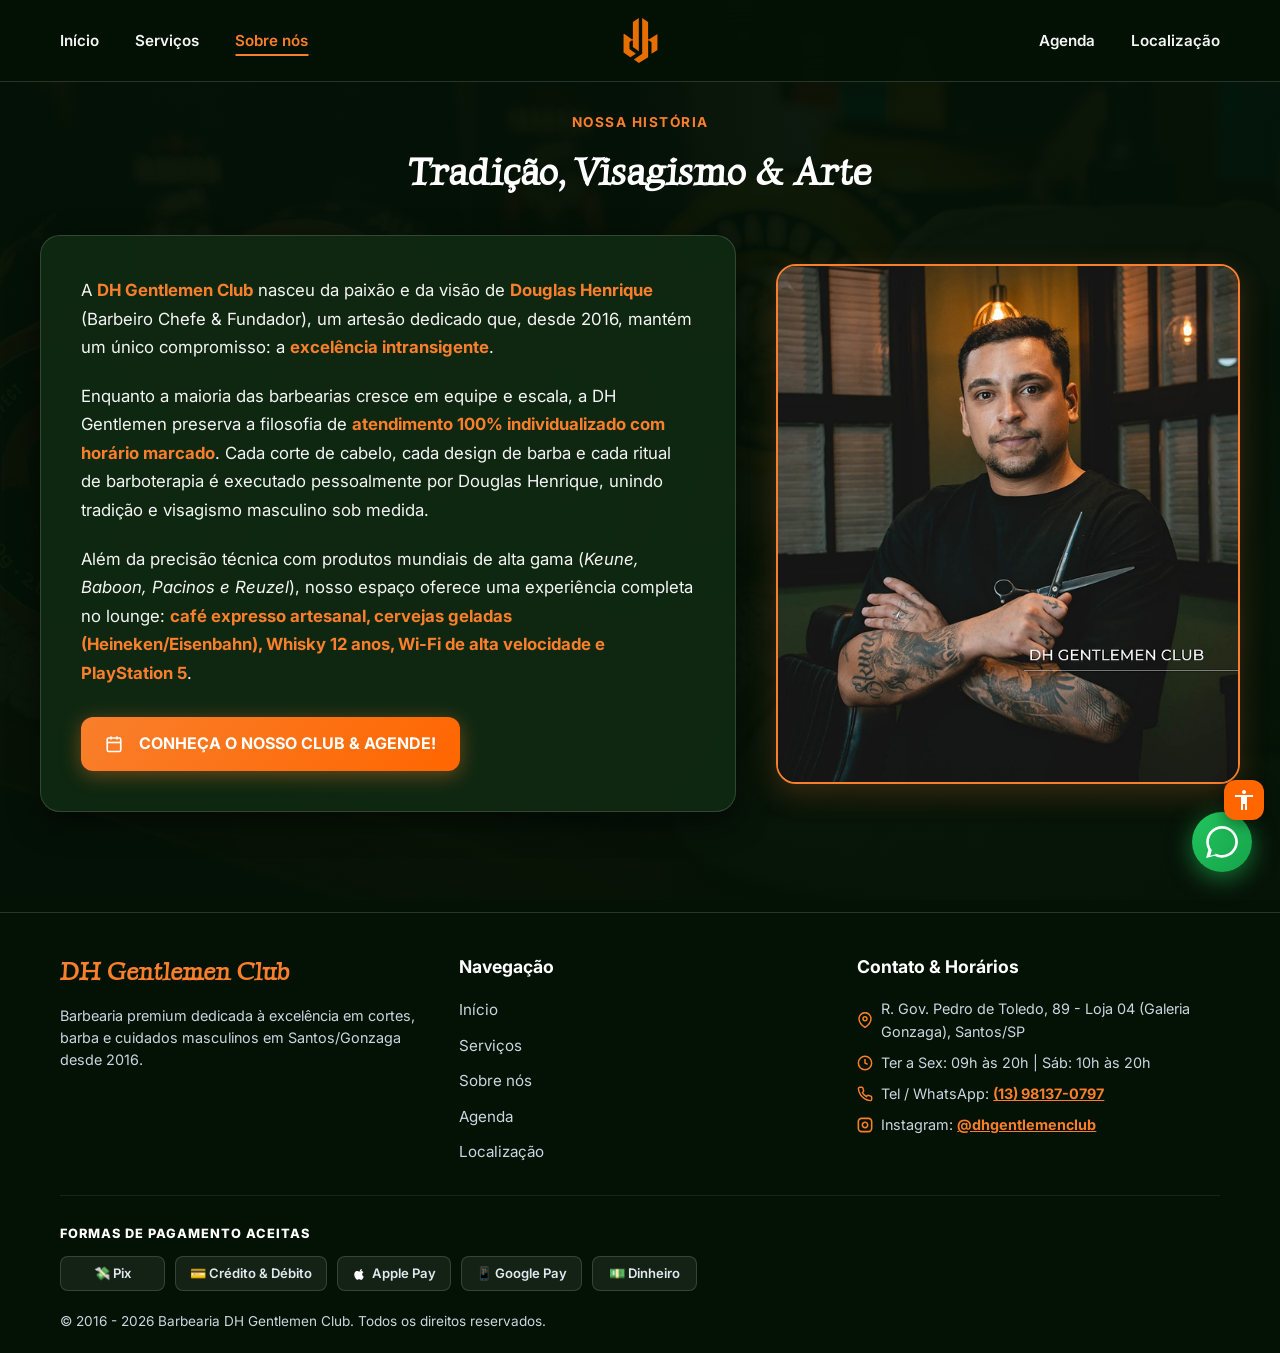
==== commit 919556ae: "feat: refinamentos de layout na pagina de localizacao, padronizacao tipografica e sincronizacao de h" ====
--- a/about.html
+++ b/about.html
@@ -6,7 +6,7 @@
     <meta name="viewport" content="width=device-width, initial-scale=1.0">
     <meta name="description" content="Conheça a história da Barbearia DH Gentlemen Club e o mestre barbeiro Douglas, dedicado à excelência desde 2016.">
     <title>Sobre Nós - Barbearia DH Gentlemen</title>
-    <link rel="icon" href="assets/img/logo-dh-laranja.svg" type="image/svg+xml">
+    <link rel="icon" href="assets/images/logo-dh-laranja.svg" type="image/svg+xml">
     <link rel="stylesheet" href="assets/css/main.css">
     <link rel="stylesheet" href="assets/css/about.css">
 </head>
@@ -23,7 +23,7 @@
                 <li><a href="about.html" class="select" aria-current="page">Sobre nós</a></li>
             </ul>
             <a href="index.html" class="nav-logo" aria-label="Página Inicial Barbearia DH Gentlemen">
-                <img src="assets/img/logo-dh-laranja.svg" alt="Logo Barbearia DH" width="45" height="45">
+                <img src="assets/images/logo-dh-laranja.svg" alt="Logo Barbearia DH" width="45" height="45">
             </a>
             <ul class="right">
                 <li><a href="schedule.html">Agenda</a></li>
@@ -58,7 +58,7 @@
             </article>
 
             <figure class="about-image-card">
-                <img src="assets/img/barbeiro-cortando.jpg" alt="Foto do barbeiro Douglas com tesoura profissional realizando corte de cabelo de alta precisão">
+                <img src="assets/images/barbeiro-cortando.jpg" alt="Foto do barbeiro Douglas com tesoura profissional realizando corte de cabelo de alta precisão">
             </figure>
         </div>
     </main>
@@ -85,7 +85,7 @@
                     <h3 class="footer-heading">Contato & Horários</h3>
                     <div class="footer-contact-info">
                         <p><svg viewBox="0 0 24 24" width="16" height="16" fill="none" stroke="var(--color-accent)" stroke-width="2.2"><path d="M21 10c0 7-9 13-9 13s-9-6-9-13a9 9 0 0 1 18 0z"></path><circle cx="12" cy="10" r="3"></circle></svg> <span>R. Gov. Pedro de Toledo, 89 - Loja 04 (Galeria Gonzaga), Santos/SP</span></p>
-                        <p><svg viewBox="0 0 24 24" width="16" height="16" fill="none" stroke="var(--color-accent)" stroke-width="2.2"><circle cx="12" cy="12" r="10"></circle><polyline points="12 6 12 12 16 14"></polyline></svg> <span>Ter a Sex: 09h às 20h | Sáb: 09h às 19h</span></p>
+                        <p><svg viewBox="0 0 24 24" width="16" height="16" fill="none" stroke="var(--color-accent)" stroke-width="2.2"><circle cx="12" cy="12" r="10"></circle><polyline points="12 6 12 12 16 14"></polyline></svg> <span>Ter a Sex: 09h às 20h | Sáb: 10h às 20h</span></p>
                         <p><svg viewBox="0 0 24 24" width="16" height="16" fill="none" stroke="var(--color-accent)" stroke-width="2.2"><path d="M22 16.92v3a2 2 0 0 1-2.18 2 19.79 19.79 0 0 1-8.63-3.07 19.5 19.5 0 0 1-6-6 19.79 19.79 0 0 1-3.07-8.67A2 2 0 0 1 4.11 2h3a2 2 0 0 1 2 1.72 12.84 12.84 0 0 0 .7 2.81 2 2 0 0 1-.45 2.11L8.09 9.91a16 16 0 0 0 6 6l1.27-1.27a2 2 0 0 1 2.11-.45 12.84 12.84 0 0 0 2.81.7A2 2 0 0 1 22 16.92z"></path></svg> <span>Tel / WhatsApp: <a href="https://api.whatsapp.com/send/?phone=5513981370797&text=Ol%C3%A1%2C+tudo+bem%3F+Gostaria+de+marcar+um+hor%C3%A1rio." target="_blank" rel="noopener noreferrer" style="color: var(--color-accent); font-weight: 700; text-decoration: underline;">(13) 98137-0797</a></span></p>
                         <p><svg viewBox="0 0 24 24" width="16" height="16" fill="none" stroke="var(--color-accent)" stroke-width="2.4"><rect x="2" y="2" width="20" height="20" rx="5" ry="5"></rect><path d="M16 11.37A4 4 0 1 1 12.63 8 4 4 0 0 1 16 11.37z"></path><line x1="17.5" y1="6.5" x2="17.51" y2="6.5"></line></svg> <span>Instagram: <a href="https://www.instagram.com/dhgentlemenclub/" target="_blank" rel="noopener noreferrer" style="color: var(--color-accent); font-weight: 700; text-decoration: underline;">@dhgentlemenclub</a></span></p>
                     </div>
@@ -111,6 +111,7 @@
     </footer>
 
     <script src="assets/js/a11y.js"></script>
+    <script src="assets/js/store-status.js"></script>
 </body>
 
 </html>
--- a/assets/css/main.css
+++ b/assets/css/main.css
@@ -44,7 +44,7 @@
 body {
     font-family: "Inter", -apple-system, BlinkMacSystemFont, "Segoe UI", Roboto, sans-serif;
     background-color: var(--color-primary-dark);
-    background-image: linear-gradient(to bottom, rgba(4, 18, 6, 0.88), rgba(4, 18, 6, 0.95)), url(../img/fundo-barbearia.jpg);
+    background-image: linear-gradient(to bottom, rgba(4, 18, 6, 0.88), rgba(4, 18, 6, 0.95)), url(../images/fundo-barbearia.jpg);
     background-attachment: fixed;
     background-size: cover;
     background-position: center;
@@ -1757,4 +1757,253 @@
     .whatsapp-float-tooltip {
         display: none;
     }
+}
+
+/* 11. STATUS EMBALADO DA LOJA (REAL-TIME STORE STATUS) */
+.store-status-badge {
+    display: inline-flex;
+    align-items: center;
+    gap: 8px;
+    padding: 6px 16px;
+    border-radius: 20px;
+    font-size: 0.82rem;
+    font-weight: 700;
+    letter-spacing: 0.3px;
+    transition: all 0.3s ease;
+    backdrop-filter: blur(8px);
+}
+
+.store-status-badge.is-open {
+    background: rgba(34, 197, 94, 0.15);
+    border: 1px solid rgba(34, 197, 94, 0.4);
+    color: #4ade80;
+}
+
+.store-status-badge.is-closed {
+    background: rgba(239, 68, 68, 0.15);
+    border: 1px solid rgba(239, 68, 68, 0.4);
+    color: #f87171;
+}
+
+.pulse-dot {
+    width: 8px;
+    height: 8px;
+    border-radius: 50%;
+    background-color: #22c55e;
+    box-shadow: 0 0 0 0 rgba(34, 197, 94, 0.7);
+    animation: pulseGreen 1.8s infinite;
+}
+
+.pulse-dot.closed {
+    background-color: #ef4444;
+    box-shadow: 0 0 0 0 rgba(239, 68, 68, 0.7);
+    animation: pulseRed 1.8s infinite;
+}
+
+@keyframes pulseGreen {
+    0% { transform: scale(0.95); box-shadow: 0 0 0 0 rgba(34, 197, 94, 0.7); }
+    70% { transform: scale(1); box-shadow: 0 0 0 8px rgba(34, 197, 94, 0); }
+    100% { transform: scale(0.95); box-shadow: 0 0 0 0 rgba(34, 197, 94, 0); }
+}
+
+@keyframes pulseRed {
+    0% { transform: scale(0.95); box-shadow: 0 0 0 0 rgba(239, 68, 68, 0.7); }
+    70% { transform: scale(1); box-shadow: 0 0 0 8px rgba(239, 68, 68, 0); }
+    100% { transform: scale(0.95); box-shadow: 0 0 0 0 rgba(239, 68, 68, 0); }
+}
+
+/* 12. GALERIA DE CORTES (HAIRCUT SHOWCASE) */
+.gallery-filter-tabs {
+    display: flex;
+    justify-content: center;
+    gap: 10px;
+    flex-wrap: wrap;
+    margin-bottom: 36px;
+}
+
+.gallery-filter-btn {
+    padding: 10px 20px;
+    border-radius: 30px;
+    background: rgba(255, 255, 255, 0.05);
+    border: 1px solid rgba(255, 255, 255, 0.12);
+    color: #e2e8f0;
+    font-size: 0.88rem;
+    font-weight: 600;
+    cursor: pointer;
+    transition: all 0.3s ease;
+}
+
+.gallery-filter-btn:hover,
+.gallery-filter-btn.is-active {
+    background: var(--color-accent);
+    color: #ffffff;
+    border-color: var(--color-accent);
+    box-shadow: 0 4px 16px rgba(249, 127, 44, 0.35);
+}
+
+.haircut-cards-grid {
+    display: grid;
+    grid-template-columns: repeat(4, 1fr);
+    gap: 16px;
+    width: 100%;
+    margin: 0 auto;
+}
+
+.haircut-card {
+    background: var(--color-bg-surface);
+    border-radius: 16px;
+    overflow: hidden;
+    border: 1px solid rgba(255, 255, 255, 0.08);
+    transition: transform 0.3s ease, border-color 0.3s ease, box-shadow 0.3s ease;
+    display: flex;
+    flex-direction: column;
+    width: 100%;
+}
+
+@media (max-width: 1024px) {
+    .haircut-cards-grid {
+        grid-template-columns: repeat(2, 1fr);
+        gap: 20px;
+    }
+}
+
+@media (max-width: 640px) {
+    .haircut-cards-grid {
+        grid-template-columns: 1fr;
+    }
+}
+
+.haircut-card.is-hidden {
+    display: none !important;
+}
+
+.haircut-card:hover {
+    transform: translateY(-6px);
+    border-color: rgba(249, 127, 44, 0.4);
+    box-shadow: 0 12px 30px rgba(0, 0, 0, 0.5);
+}
+
+.haircut-img-wrapper {
+    position: relative;
+    width: 100%;
+    height: 240px;
+    overflow: hidden;
+}
+
+.haircut-img-wrapper img {
+    width: 100%;
+    height: 100%;
+    object-fit: cover;
+    object-position: top center;
+    transition: transform 0.5s ease;
+}
+
+.haircut-card:hover .haircut-img-wrapper img {
+    transform: scale(1.06);
+}
+
+.haircut-badge-tag {
+    position: absolute;
+    top: 12px;
+    right: 12px;
+    background: rgba(4, 18, 6, 0.85);
+    backdrop-filter: blur(8px);
+    border: 1px solid rgba(249, 127, 44, 0.4);
+    color: var(--color-accent);
+    padding: 4px 10px;
+    border-radius: 20px;
+    font-size: 0.75rem;
+    font-weight: 700;
+}
+
+.haircut-card-body {
+    padding: 20px;
+    display: flex;
+    flex-direction: column;
+    flex: 1;
+    justify-content: space-between;
+}
+
+.haircut-title {
+    font-size: 1.15rem;
+    font-weight: 700;
+    color: #ffffff;
+    margin-bottom: 6px;
+}
+
+.haircut-desc {
+    font-size: 0.85rem;
+    color: var(--color-text-muted);
+    line-height: 1.5;
+    margin-bottom: 16px;
+}
+
+.haircut-action-btn {
+    display: inline-flex;
+    align-items: center;
+    justify-content: center;
+    gap: 8px;
+    padding: 10px;
+    border-radius: 10px;
+    background: rgba(249, 127, 44, 0.12);
+    border: 1px solid rgba(249, 127, 44, 0.3);
+    color: var(--color-accent);
+    font-size: 0.85rem;
+    font-weight: 700;
+    text-decoration: none;
+    transition: all 0.2s ease;
+}
+
+.haircut-action-btn:hover {
+    background: var(--color-accent);
+    color: #ffffff;
+}
+
+/* 13. GOOGLE REVIEWS SHOWCASE CARD */
+.google-reviews-header-card {
+    background: linear-gradient(135deg, rgba(255, 255, 255, 0.05) 0%, rgba(255, 255, 255, 0.02) 100%);
+    border: 1px solid rgba(255, 255, 255, 0.12);
+    border-radius: 20px;
+    padding: 28px;
+    display: flex;
+    align-items: center;
+    justify-content: space-between;
+    gap: 20px;
+    flex-wrap: wrap;
+    margin-bottom: 32px;
+}
+
+.google-brand-badge {
+    display: flex;
+    align-items: center;
+    gap: 14px;
+}
+
+.google-g-icon {
+    width: 44px;
+    height: 44px;
+    background: #ffffff;
+    border-radius: 12px;
+    display: flex;
+    align-items: center;
+    justify-content: center;
+    box-shadow: 0 4px 15px rgba(0, 0, 0, 0.3);
+}
+
+.google-rating-score {
+    font-size: 2rem;
+    font-weight: 900;
+    color: #ffffff;
+    line-height: 1;
+}
+
+.google-stars {
+    color: #fbbf24;
+    font-size: 1.1rem;
+    margin: 4px 0;
+}
+
+.google-review-count {
+    font-size: 0.82rem;
+    color: var(--color-text-muted);
 }
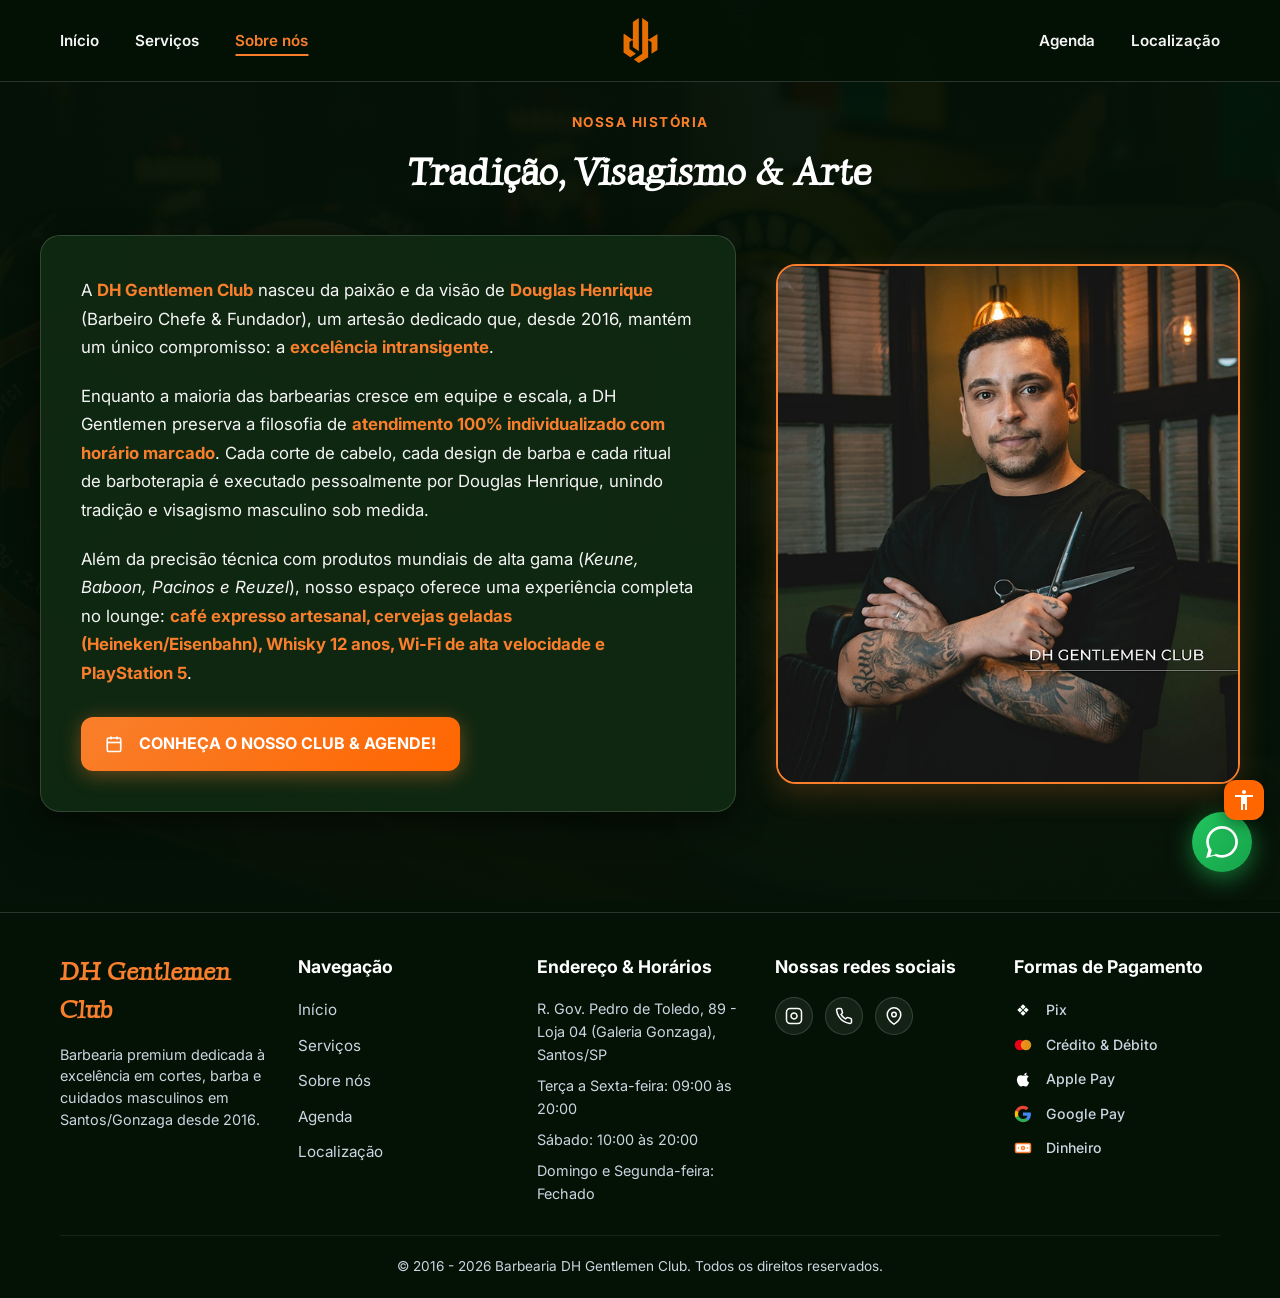
==== commit eeae9c8a: "feat: reestruturacao do rodape em 5 colunas com formas de pagamento e efeito hover nas redes sociais" ====
--- a/about.html
+++ b/about.html
@@ -67,10 +67,13 @@
     <footer class="site-footer">
         <div class="container">
             <div class="footer-grid">
+                <!-- BLOCO 1: SOBRE A BARBEARIA -->
                 <div class="footer-brand">
                     <h2 class="footer-logo-title">DH Gentlemen Club</h2>
                     <p class="footer-desc">Barbearia premium dedicada à excelência em cortes, barba e cuidados masculinos em Santos/Gonzaga desde 2016.</p>
                 </div>
+
+                <!-- BLOCO 2: NAVEGAÇÃO -->
                 <div>
                     <h3 class="footer-heading">Navegação</h3>
                     <ul class="footer-links">
@@ -81,31 +84,64 @@
                         <li><a href="location.html">Localização</a></li>
                     </ul>
                 </div>
+
+                <!-- BLOCO 3: ENDEREÇO & HORÁRIOS -->
                 <div>
-                    <h3 class="footer-heading">Contato & Horários</h3>
+                    <h3 class="footer-heading">Endereço & Horários</h3>
                     <div class="footer-contact-info">
-                        <p><svg viewBox="0 0 24 24" width="16" height="16" fill="none" stroke="var(--color-accent)" stroke-width="2.2"><path d="M21 10c0 7-9 13-9 13s-9-6-9-13a9 9 0 0 1 18 0z"></path><circle cx="12" cy="10" r="3"></circle></svg> <span>R. Gov. Pedro de Toledo, 89 - Loja 04 (Galeria Gonzaga), Santos/SP</span></p>
-                        <p><svg viewBox="0 0 24 24" width="16" height="16" fill="none" stroke="var(--color-accent)" stroke-width="2.2"><circle cx="12" cy="12" r="10"></circle><polyline points="12 6 12 12 16 14"></polyline></svg> <span>Ter a Sex: 09h às 20h | Sáb: 10h às 20h</span></p>
-                        <p><svg viewBox="0 0 24 24" width="16" height="16" fill="none" stroke="var(--color-accent)" stroke-width="2.2"><path d="M22 16.92v3a2 2 0 0 1-2.18 2 19.79 19.79 0 0 1-8.63-3.07 19.5 19.5 0 0 1-6-6 19.79 19.79 0 0 1-3.07-8.67A2 2 0 0 1 4.11 2h3a2 2 0 0 1 2 1.72 12.84 12.84 0 0 0 .7 2.81 2 2 0 0 1-.45 2.11L8.09 9.91a16 16 0 0 0 6 6l1.27-1.27a2 2 0 0 1 2.11-.45 12.84 12.84 0 0 0 2.81.7A2 2 0 0 1 22 16.92z"></path></svg> <span>Tel / WhatsApp: <a href="https://api.whatsapp.com/send/?phone=5513981370797&text=Ol%C3%A1%2C+tudo+bem%3F+Gostaria+de+marcar+um+hor%C3%A1rio." target="_blank" rel="noopener noreferrer" style="color: var(--color-accent); font-weight: 700; text-decoration: underline;">(13) 98137-0797</a></span></p>
-                        <p><svg viewBox="0 0 24 24" width="16" height="16" fill="none" stroke="var(--color-accent)" stroke-width="2.4"><rect x="2" y="2" width="20" height="20" rx="5" ry="5"></rect><path d="M16 11.37A4 4 0 1 1 12.63 8 4 4 0 0 1 16 11.37z"></path><line x1="17.5" y1="6.5" x2="17.51" y2="6.5"></line></svg> <span>Instagram: <a href="https://www.instagram.com/dhgentlemenclub/" target="_blank" rel="noopener noreferrer" style="color: var(--color-accent); font-weight: 700; text-decoration: underline;">@dhgentlemenclub</a></span></p>
+                        <p><span>R. Gov. Pedro de Toledo, 89 - Loja 04 (Galeria Gonzaga), Santos/SP</span></p>
+                        <p><span>Terça a Sexta-feira: 09:00 às 20:00</span></p>
+                        <p><span>Sábado: 10:00 às 20:00</span></p>
+                        <p><span>Domingo e Segunda-feira: Fechado</span></p>
+                    </div>
+                </div>
+
+                <!-- BLOCO 4: REDES SOCIAIS -->
+                <div>
+                    <h3 class="footer-heading">Nossas redes sociais</h3>
+                    <!-- 3 ÍCONES SOCIAIS RÁPIDOS -->
+                    <div class="footer-social-links">
+                        <a href="https://www.instagram.com/dhgentlemenclub/" target="_blank" rel="noopener noreferrer" aria-label="Instagram da Barbearia DH" class="footer-social-btn">
+                            <svg viewBox="0 0 24 24" width="18" height="18" fill="none" stroke="currentColor" stroke-width="2"><rect x="2" y="2" width="20" height="20" rx="5" ry="5"></rect><path d="M16 11.37A4 4 0 1 1 12.63 8 4 4 0 0 1 16 11.37z"></path><line x1="17.5" y1="6.5" x2="17.51" y2="6.5"></line></svg>
+                        </a>
+                        <a href="https://api.whatsapp.com/send/?phone=5513981370797&text=Ol%C3%A1%2C+tudo+bem%3F+Gostaria+de+marcar+um+hor%C3%A1rio." target="_blank" rel="noopener noreferrer" aria-label="WhatsApp da Barbearia DH" class="footer-social-btn">
+                            <svg viewBox="0 0 24 24" width="18" height="18" fill="none" stroke="currentColor" stroke-width="2"><path d="M22 16.92v3a2 2 0 0 1-2.18 2 19.79 19.79 0 0 1-8.63-3.07 19.5 19.5 0 0 1-6-6 19.79 19.79 0 0 1-3.07-8.67A2 2 0 0 1 4.11 2h3a2 2 0 0 1 2 1.72 12.84 12.84 0 0 0 .7 2.81 2 2 0 0 1-.45 2.11L8.09 9.91a16 16 0 0 0 6 6l1.27-1.27a2 2 0 0 1 2.11-.45 12.84 12.84 0 0 0 2.81.7A2 2 0 0 1 22 16.92z"></path></svg>
+                        </a>
+                        <a href="location.html" aria-label="Localização no Mapa" class="footer-social-btn">
+                            <svg viewBox="0 0 24 24" width="18" height="18" fill="none" stroke="currentColor" stroke-width="2"><path d="M21 10c0 7-9 13-9 13s-9-6-9-13a9 9 0 0 1 18 0z"></path><circle cx="12" cy="10" r="3"></circle></svg>
+                        </a>
+                    </div>
+                </div>
+
+                <!-- BLOCO 5: FORMAS DE PAGAMENTO -->
+                <div>
+                    <h3 class="footer-heading">Formas de Pagamento</h3>
+                    <div style="display: flex; flex-direction: column; gap: 8px;" aria-label="Formas de pagamento aceitas">
+                        <span class="payment-badge">
+                            <svg viewBox="0 0 24 24" width="18" height="18" fill="#32bcad" aria-hidden="true" style="margin-right: 6px;"><path d="M12 4.4L8.6 7.8l3.4 3.4 3.4-3.4L12 4.4zm-4.2 4.2L4.4 12l3.4 3.4 3.4-3.4-3.4-3.4zm8.4 0l-3.4 3.4 3.4 3.4 3.4-3.4-3.4-3.4zM12 13l-3.4 3.4 3.4 3.4 3.4-3.4L12 13z"/></svg>
+                            Pix
+                        </span>
+                        <span class="payment-badge">
+                            <svg viewBox="0 0 24 24" width="18" height="18" aria-hidden="true" style="margin-right: 6px;"><circle cx="8" cy="12" r="7" fill="#eb001b"/><circle cx="16" cy="12" r="7" fill="#f79e1b" fill-opacity="0.9"/></svg>
+                            Crédito & Débito
+                        </span>
+                        <span class="payment-badge">
+                            <svg viewBox="0 0 24 24" width="18" height="18" fill="#ffffff" aria-hidden="true" style="margin-right: 6px;"><path d="M18.71 19.5c-.83 1.24-1.71 2.45-3.05 2.47-1.34.03-1.77-.79-3.29-.79-1.53 0-2 .77-3.27.82-1.31.05-2.3-1.32-3.14-2.53C4.25 17 2.94 12.45 4.7 9.39c.87-1.52 2.43-2.48 4.12-2.51 1.28-.02 2.5.87 3.29.87.78 0 2.26-1.07 3.81-.91.65.03 2.47.26 3.64 1.98-.09.06-2.17 1.28-2.15 3.81.03 3.02 2.65 4.03 2.68 4.04-.03.07-.42 1.44-1.38 2.83M15.97 6.37c.61-.74 1.03-1.77.91-2.8-.89.04-1.98.6-2.61 1.34-.56.65-.97 1.7-.84 2.72 1 .08 2.01-.52 2.54-1.26z"/></svg>
+                            Apple Pay
+                        </span>
+                        <span class="payment-badge">
+                            <svg viewBox="0 0 24 24" width="18" height="18" aria-hidden="true" style="margin-right: 6px;"><path d="M22.56 12.25c0-.78-.07-1.53-.2-2.25H12v4.26h5.92c-.26 1.37-1.04 2.53-2.21 3.31v2.77h3.57c2.08-1.92 3.28-4.74 3.28-8.09z" fill="#4285F4"/><path d="M12 23c2.97 0 5.46-.98 7.28-2.66l-3.57-2.77c-.98.66-2.23 1.06-3.71 1.06-2.86 0-5.29-1.93-6.16-4.53H2.18v2.84C3.99 20.53 7.7 23 12 23z" fill="#34A853"/><path d="M5.84 14.09c-.22-.66-.35-1.36-.35-2.09s.13-1.43.35-2.09V7.06H2.18C1.43 8.55 1 10.22 1 12s.43 3.45 1.18 4.94l2.85-2.22.81-.63z" fill="#FBBC05"/><path d="M12 5.38c1.62 0 3.06.56 4.21 1.64l3.15-3.15C17.45 2.09 14.97 1 12 1 7.7 1 3.99 3.47 2.18 7.06l3.66 2.84c.87-2.6 3.3-4.52 6.16-4.52z" fill="#EA4335"/></svg>
+                            Google Pay
+                        </span>
+                        <span class="payment-badge">
+                            <svg viewBox="0 0 24 24" width="18" height="18" fill="none" stroke="var(--color-accent)" stroke-width="2" stroke-linecap="round" stroke-linejoin="round" aria-hidden="true" style="margin-right: 6px;"><rect x="2" y="6" width="20" height="12" rx="2"></rect><circle cx="12" cy="12" r="2"></circle><path d="M6 12h.01M18 12h.01"></path></svg>
+                            Dinheiro
+                        </span>
                     </div>
                 </div>
             </div>
-            <div class="footer-bottom">
-                <div class="footer-payments-container">
-                    <span class="payments-label">Formas de Pagamento Aceitas</span>
-                    <div class="footer-payments" aria-label="Formas de pagamento aceitas">
-                        <span class="payment-badge">💸 Pix</span>
-                        <span class="payment-badge">💳 Crédito & Débito</span>
-                        <span class="payment-badge">
-                            <svg viewBox="0 0 24 24" width="14" height="14" fill="currentColor" aria-hidden="true" style="vertical-align: sub;"><path d="M18.71 19.5c-.83 1.24-1.71 2.45-3.05 2.47-1.34.03-1.77-.79-3.29-.79-1.53 0-2 .77-3.27.82-1.31.05-2.3-1.32-3.14-2.53C4.25 17 2.94 12.45 4.7 9.39c.87-1.52 2.43-2.48 4.12-2.51 1.28-.02 2.5.87 3.29.87.78 0 2.26-1.07 3.81-.91.65.03 2.47.26 3.64 1.98-.09.06-2.17 1.28-2.15 3.81.03 3.02 2.65 4.03 2.68 4.04-.03.07-.42 1.44-1.38 2.83M15.97 6.37c.61-.74 1.03-1.77.91-2.8-.89.04-1.98.6-2.61 1.34-.56.65-.97 1.7-.84 2.72 1 .08 2.01-.52 2.54-1.26z"/></svg>
-                            Apple Pay
-                        </span>
-                        <span class="payment-badge">📱 Google Pay</span>
-                        <span class="payment-badge">💵 Dinheiro</span>
-                    </div>
-                </div>
-                <p>&copy; 2016 - 2026 Barbearia DH Gentlemen Club. Todos os direitos reservados.</p>
+            <div class="footer-bottom" style="margin-top: 30px; border-top: 1px solid rgba(255, 255, 255, 0.08); padding-top: 20px; text-align: center; display: block;">
+                <p style="margin: 0;">&copy; 2016 - 2026 Barbearia DH Gentlemen Club. Todos os direitos reservados.</p>
             </div>
         </div>
     </footer>
--- a/assets/css/main.css
+++ b/assets/css/main.css
@@ -930,8 +930,8 @@
 
 .site-footer .footer-grid {
     display: grid;
-    grid-template-columns: repeat(auto-fit, minmax(240px, 1fr));
-    gap: 36px;
+    grid-template-columns: repeat(auto-fit, minmax(180px, 1fr));
+    gap: 32px;
     margin-bottom: 30px;
 }
 
@@ -1003,6 +1003,35 @@
     flex-shrink: 0;
 }
 
+.footer-social-links {
+    display: flex;
+    gap: 12px;
+    margin-top: 14px;
+}
+
+.footer-social-btn {
+    width: 38px;
+    height: 38px;
+    border-radius: 50%;
+    background: rgba(255, 255, 255, 0.07);
+    border: 1px solid rgba(255, 255, 255, 0.15);
+    display: inline-flex;
+    align-items: center;
+    justify-content: center;
+    color: #ffffff;
+    transition: all 0.3s cubic-bezier(0.4, 0, 0.2, 1);
+    text-decoration: none;
+}
+
+.footer-social-btn:hover,
+.footer-social-btn:focus-visible {
+    background: rgba(249, 127, 44, 0.2);
+    border-color: var(--color-accent);
+    color: var(--color-accent);
+    transform: translateY(-3px);
+    box-shadow: 0 4px 14px rgba(249, 127, 44, 0.3);
+}
+
 .footer-bottom {
     border-top: 1px solid rgba(255, 255, 255, 0.08);
     padding-top: 28px;
@@ -1043,24 +1072,18 @@
 .payment-badge {
     display: inline-flex;
     align-items: center;
-    justify-content: center;
-    gap: 6px;
-    padding: 6px 14px;
-    min-width: 105px;
-    border-radius: 8px;
-    background: rgba(255, 255, 255, 0.07);
-    border: 1px solid rgba(255, 255, 255, 0.15);
-    font-size: 0.82rem;
-    font-weight: 600;
-    color: #e2e8f0;
-    transition: all 0.2s ease;
-    box-sizing: border-box;
+    gap: 8px;
+    padding: 2px 0;
+    background: transparent;
+    border: none;
+    font-size: 0.88rem;
+    font-weight: 500;
+    color: var(--color-text-muted);
+    transition: color 0.2s ease;
 }
 
 .payment-badge:hover {
-    border-color: var(--color-accent);
-    color: #ffffff;
-    background: rgba(249, 127, 44, 0.12);
+    color: #ffffff;
 }
 
 .payment-badge svg {
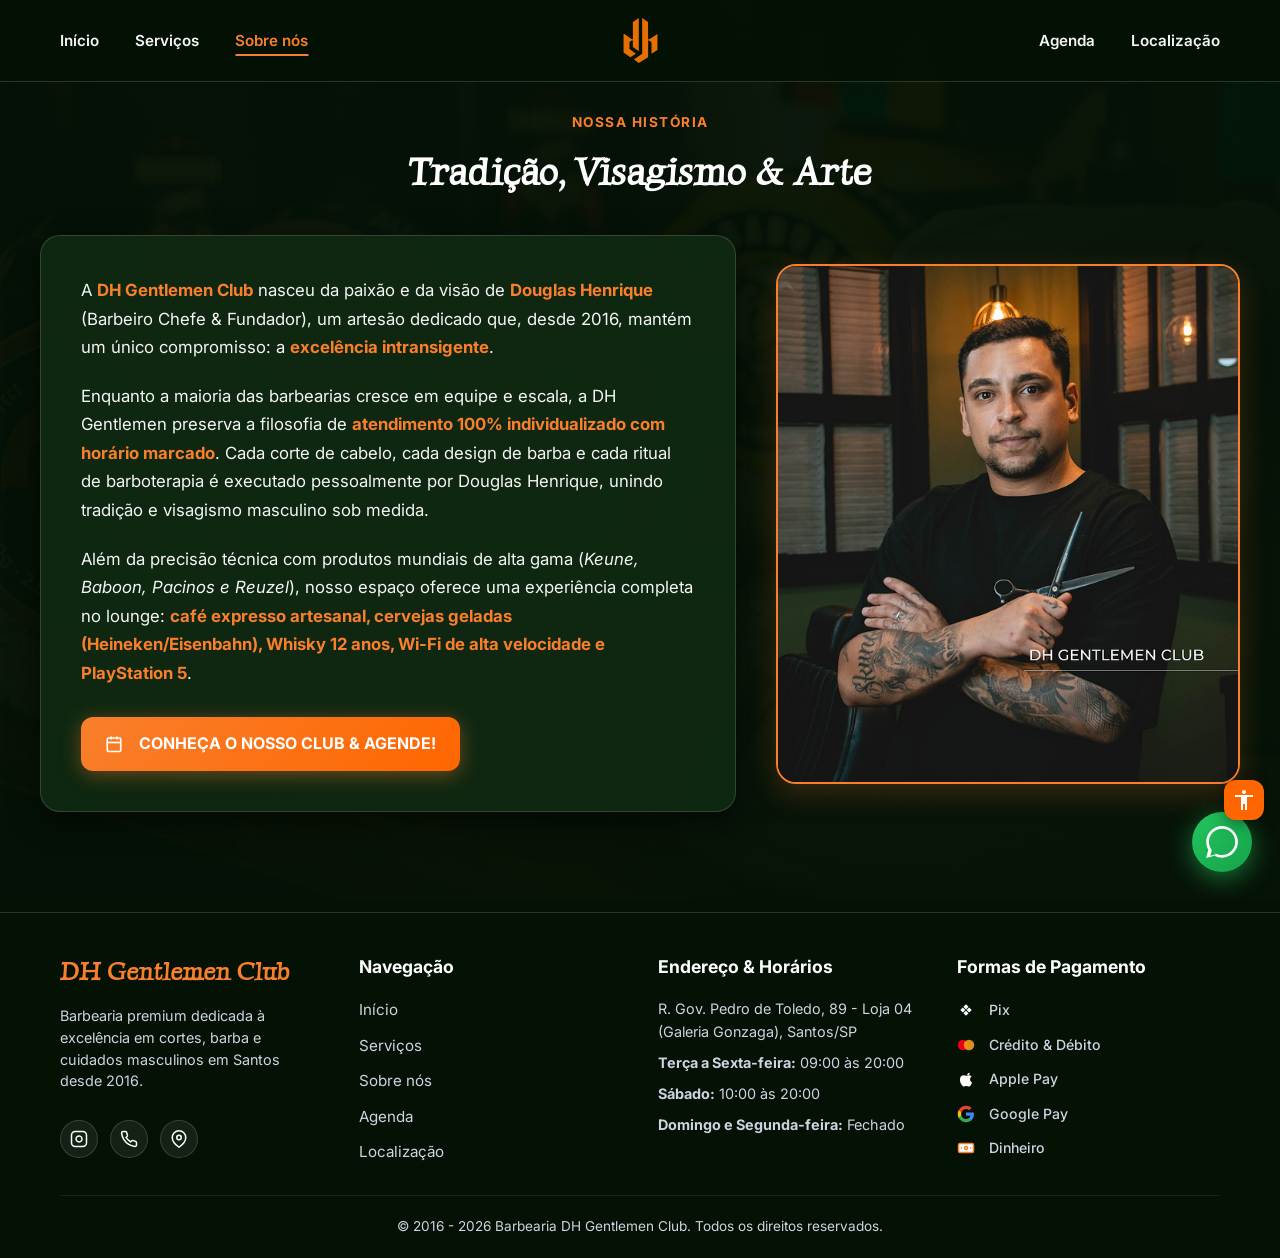
==== commit e936575c: "refactor: sincroniza destaques nos horarios e texto descritivo do rodape em todas as paginas" ====
--- a/about.html
+++ b/about.html
@@ -67,10 +67,23 @@
     <footer class="site-footer">
         <div class="container">
             <div class="footer-grid">
-                <!-- BLOCO 1: SOBRE A BARBEARIA -->
+                <!-- BLOCO 1: SOBRE A BARBEARIA & REDES SOCIAIS -->
                 <div class="footer-brand">
                     <h2 class="footer-logo-title">DH Gentlemen Club</h2>
-                    <p class="footer-desc">Barbearia premium dedicada à excelência em cortes, barba e cuidados masculinos em Santos/Gonzaga desde 2016.</p>
+                    <p class="footer-desc">Barbearia premium dedicada à excelência em cortes, barba e cuidados masculinos em Santos desde 2016.</p>
+                    
+                    <!-- ÍCONES SOCIAIS -->
+                    <div class="footer-social-links">
+                        <a href="https://www.instagram.com/dhgentlemenclub/" target="_blank" rel="noopener noreferrer" aria-label="Instagram da Barbearia DH" class="footer-social-btn">
+                            <svg viewBox="0 0 24 24" width="18" height="18" fill="none" stroke="currentColor" stroke-width="2"><rect x="2" y="2" width="20" height="20" rx="5" ry="5"></rect><path d="M16 11.37A4 4 0 1 1 12.63 8 4 4 0 0 1 16 11.37z"></path><line x1="17.5" y1="6.5" x2="17.51" y2="6.5"></line></svg>
+                        </a>
+                        <a href="https://api.whatsapp.com/send/?phone=5513981370797&text=Ol%C3%A1%2C+tudo+bem%3F+Gostaria+de+marcar+um+hor%C3%A1rio." target="_blank" rel="noopener noreferrer" aria-label="WhatsApp da Barbearia DH" class="footer-social-btn">
+                            <svg viewBox="0 0 24 24" width="18" height="18" fill="none" stroke="currentColor" stroke-width="2"><path d="M22 16.92v3a2 2 0 0 1-2.18 2 19.79 19.79 0 0 1-8.63-3.07 19.5 19.5 0 0 1-6-6 19.79 19.79 0 0 1-3.07-8.67A2 2 0 0 1 4.11 2h3a2 2 0 0 1 2 1.72 12.84 12.84 0 0 0 .7 2.81 2 2 0 0 1-.45 2.11L8.09 9.91a16 16 0 0 0 6 6l1.27-1.27a2 2 0 0 1 2.11-.45 12.84 12.84 0 0 0 2.81.7A2 2 0 0 1 22 16.92z"></path></svg>
+                        </a>
+                        <a href="location.html" aria-label="Localização no Mapa" class="footer-social-btn">
+                            <svg viewBox="0 0 24 24" width="18" height="18" fill="none" stroke="currentColor" stroke-width="2"><path d="M21 10c0 7-9 13-9 13s-9-6-9-13a9 9 0 0 1 18 0z"></path><circle cx="12" cy="10" r="3"></circle></svg>
+                        </a>
+                    </div>
                 </div>
 
                 <!-- BLOCO 2: NAVEGAÇÃO -->
@@ -90,30 +103,13 @@
                     <h3 class="footer-heading">Endereço & Horários</h3>
                     <div class="footer-contact-info">
                         <p><span>R. Gov. Pedro de Toledo, 89 - Loja 04 (Galeria Gonzaga), Santos/SP</span></p>
-                        <p><span>Terça a Sexta-feira: 09:00 às 20:00</span></p>
-                        <p><span>Sábado: 10:00 às 20:00</span></p>
-                        <p><span>Domingo e Segunda-feira: Fechado</span></p>
+                        <p><span><strong>Terça a Sexta-feira:</strong> 09:00 às 20:00</span></p>
+                        <p><span><strong>Sábado:</strong> 10:00 às 20:00</span></p>
+                        <p><span><strong>Domingo e Segunda-feira:</strong> Fechado</span></p>
                     </div>
                 </div>
 
-                <!-- BLOCO 4: REDES SOCIAIS -->
-                <div>
-                    <h3 class="footer-heading">Nossas redes sociais</h3>
-                    <!-- 3 ÍCONES SOCIAIS RÁPIDOS -->
-                    <div class="footer-social-links">
-                        <a href="https://www.instagram.com/dhgentlemenclub/" target="_blank" rel="noopener noreferrer" aria-label="Instagram da Barbearia DH" class="footer-social-btn">
-                            <svg viewBox="0 0 24 24" width="18" height="18" fill="none" stroke="currentColor" stroke-width="2"><rect x="2" y="2" width="20" height="20" rx="5" ry="5"></rect><path d="M16 11.37A4 4 0 1 1 12.63 8 4 4 0 0 1 16 11.37z"></path><line x1="17.5" y1="6.5" x2="17.51" y2="6.5"></line></svg>
-                        </a>
-                        <a href="https://api.whatsapp.com/send/?phone=5513981370797&text=Ol%C3%A1%2C+tudo+bem%3F+Gostaria+de+marcar+um+hor%C3%A1rio." target="_blank" rel="noopener noreferrer" aria-label="WhatsApp da Barbearia DH" class="footer-social-btn">
-                            <svg viewBox="0 0 24 24" width="18" height="18" fill="none" stroke="currentColor" stroke-width="2"><path d="M22 16.92v3a2 2 0 0 1-2.18 2 19.79 19.79 0 0 1-8.63-3.07 19.5 19.5 0 0 1-6-6 19.79 19.79 0 0 1-3.07-8.67A2 2 0 0 1 4.11 2h3a2 2 0 0 1 2 1.72 12.84 12.84 0 0 0 .7 2.81 2 2 0 0 1-.45 2.11L8.09 9.91a16 16 0 0 0 6 6l1.27-1.27a2 2 0 0 1 2.11-.45 12.84 12.84 0 0 0 2.81.7A2 2 0 0 1 22 16.92z"></path></svg>
-                        </a>
-                        <a href="location.html" aria-label="Localização no Mapa" class="footer-social-btn">
-                            <svg viewBox="0 0 24 24" width="18" height="18" fill="none" stroke="currentColor" stroke-width="2"><path d="M21 10c0 7-9 13-9 13s-9-6-9-13a9 9 0 0 1 18 0z"></path><circle cx="12" cy="10" r="3"></circle></svg>
-                        </a>
-                    </div>
-                </div>
-
-                <!-- BLOCO 5: FORMAS DE PAGAMENTO -->
+                <!-- BLOCO 4: FORMAS DE PAGAMENTO -->
                 <div>
                     <h3 class="footer-heading">Formas de Pagamento</h3>
                     <div style="display: flex; flex-direction: column; gap: 8px;" aria-label="Formas de pagamento aceitas">
--- a/assets/css/main.css
+++ b/assets/css/main.css
@@ -930,8 +930,8 @@
 
 .site-footer .footer-grid {
     display: grid;
-    grid-template-columns: repeat(auto-fit, minmax(180px, 1fr));
-    gap: 32px;
+    grid-template-columns: repeat(auto-fit, minmax(220px, 1fr));
+    gap: 36px;
     margin-bottom: 30px;
 }
 
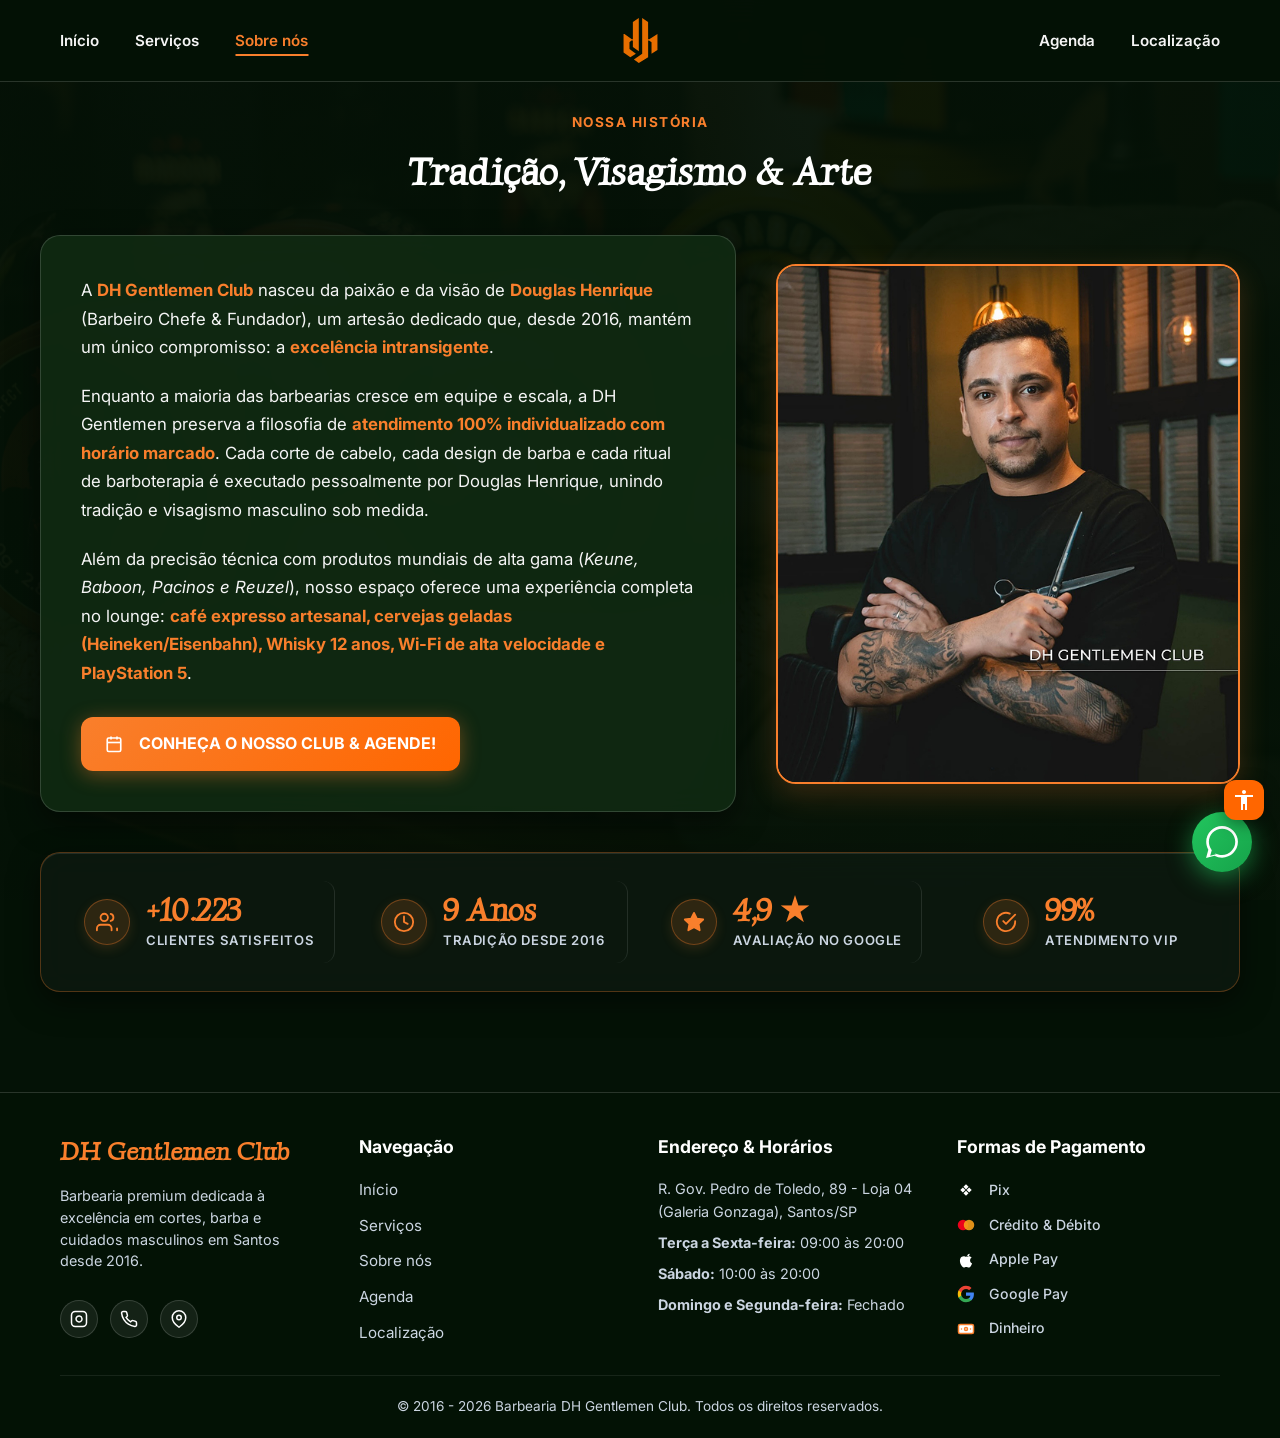
==== commit 6a9a63b3: "feat: adiciona catalogo oficial completo de 20 servicos com duracao, precos, filtros interativos e m" ====
--- a/about.html
+++ b/about.html
@@ -61,6 +61,46 @@
                 <img src="assets/images/barbeiro-cortando.jpg" alt="Foto do barbeiro Douglas com tesoura profissional realizando corte de cabelo de alta precisão">
             </figure>
         </div>
+
+        <!-- STATS COUNTER BAR -->
+        <section class="stats-grid glass-card" style="margin-top: 40px;" aria-label="Estatísticas e conquistas da Barbearia DH">
+            <div class="stat-item">
+                <div class="stat-icon" aria-hidden="true">
+                    <svg viewBox="0 0 24 24" width="22" height="22" fill="none" stroke="var(--color-accent)" stroke-width="2" stroke-linecap="round" stroke-linejoin="round"><path d="M17 21v-2a4 4 0 0 0-4-4H5a4 4 0 0 0-4 4v2"></path><circle cx="9" cy="7" r="4"></circle><path d="M23 21v-2a4 4 0 0 3-3.87"></path><path d="M16 3.13a4 4 0 0 1 0 7.75"></path></svg>
+                </div>
+                <div class="stat-content">
+                    <span class="stat-number" data-counter="10292" data-prefix="+" data-live-ticker="true">+0</span>
+                    <span class="stat-label">Clientes Satisfeitos</span>
+                </div>
+            </div>
+            <div class="stat-item">
+                <div class="stat-icon" aria-hidden="true">
+                    <svg viewBox="0 0 24 24" width="22" height="22" fill="none" stroke="var(--color-accent)" stroke-width="2" stroke-linecap="round" stroke-linejoin="round"><circle cx="12" cy="12" r="10"></circle><polyline points="12 6 12 12 16 14"></polyline></svg>
+                </div>
+                <div class="stat-content">
+                    <span class="stat-number" data-counter="10" data-suffix=" Anos">0 Anos</span>
+                    <span class="stat-label">Tradição desde 2016</span>
+                </div>
+            </div>
+            <div class="stat-item">
+                <div class="stat-icon" aria-hidden="true">
+                    <svg viewBox="0 0 24 24" width="22" height="22" fill="var(--color-accent)" stroke="var(--color-accent)" stroke-width="2" stroke-linecap="round" stroke-linejoin="round"><polygon points="12 2 15.09 8.26 22 9.27 17 14.14 18.18 21.02 12 17.77 5.82 21.02 7 14.14 2 9.27 8.91 8.26 12 2"></polygon></svg>
+                </div>
+                <div class="stat-content">
+                    <span class="stat-number" data-counter="4.9" data-decimals="1" data-suffix=" ★">0,0 ★</span>
+                    <span class="stat-label">Avaliação no Google</span>
+                </div>
+            </div>
+            <div class="stat-item">
+                <div class="stat-icon" aria-hidden="true">
+                    <svg viewBox="0 0 24 24" width="22" height="22" fill="none" stroke="var(--color-accent)" stroke-width="2" stroke-linecap="round" stroke-linejoin="round"><path d="M22 11.08V12a10 10 0 1 1-5.93-9.14"></path><polyline points="22 4 12 14.01 9 11.01"></polyline></svg>
+                </div>
+                <div class="stat-content">
+                    <span class="stat-number" data-counter="100" data-suffix="%">0%</span>
+                    <span class="stat-label">Atendimento VIP</span>
+                </div>
+            </div>
+        </section>
     </main>
 
     <!-- FOOTER -->
@@ -144,6 +184,7 @@
 
     <script src="assets/js/a11y.js"></script>
     <script src="assets/js/store-status.js"></script>
+    <script src="assets/js/counter.js"></script>
 </body>
 
 </html>
--- a/assets/css/main.css
+++ b/assets/css/main.css
@@ -547,45 +547,116 @@
     display: none;
 }
 
-/* STATS BAR (4 COLUNAS HORIZONTAIS) */
+/* STATS BAR (4 COLUNAS HORIZONTAIS COM ÍCONES E MICRO-INTERAÇÕES) */
 .stats-grid {
     display: grid;
     grid-template-columns: repeat(4, 1fr);
     gap: 24px;
-    padding: 32px 24px;
-    text-align: center;
+    padding: 28px 24px;
     width: 100%;
     box-sizing: border-box;
+    background: rgba(14, 26, 17, 0.75);
+    border: 1px solid rgba(249, 127, 44, 0.3);
+    border-radius: 20px;
+    box-shadow: 0 10px 30px rgba(0, 0, 0, 0.5), inset 0 1px 0 rgba(255, 255, 255, 0.1);
+    animation: statsFadeUp 0.9s ease-out forwards;
+}
+
+@keyframes statsFadeUp {
+    from {
+        opacity: 0;
+        transform: translateY(20px) scale(0.98);
+    }
+    to {
+        opacity: 1;
+        transform: translateY(0) scale(1);
+    }
 }
 
 .stat-item {
     display: flex;
-    flex-direction: column;
     align-items: center;
     justify-content: center;
-    gap: 6px;
-    padding: 10px;
-    border-right: 1px solid rgba(255, 255, 255, 0.12);
+    gap: 16px;
+    padding: 12px 16px;
+    border-right: 1px solid rgba(255, 255, 255, 0.1);
+    transition: transform 0.3s ease, background 0.3s ease, border-color 0.3s ease;
+    border-radius: 12px;
 }
 
 .stat-item:last-child {
     border-right: none;
 }
 
+.stat-item:hover {
+    transform: translateY(-3px);
+    background: rgba(249, 127, 44, 0.08);
+}
+
+.stat-icon {
+    width: 46px;
+    height: 46px;
+    border-radius: 50%;
+    background: rgba(249, 127, 44, 0.15);
+    border: 1px solid rgba(249, 127, 44, 0.35);
+    display: flex;
+    align-items: center;
+    justify-content: center;
+    flex-shrink: 0;
+    box-shadow: 0 4px 12px rgba(249, 127, 44, 0.15);
+    transition: transform 0.3s ease, box-shadow 0.3s ease;
+}
+
+.stat-item:hover .stat-icon {
+    transform: scale(1.1) rotate(5deg);
+    box-shadow: 0 6px 18px rgba(249, 127, 44, 0.3);
+    background: rgba(249, 127, 44, 0.25);
+}
+
+.stat-content {
+    display: flex;
+    flex-direction: column;
+    align-items: flex-start;
+}
+
 .stat-number {
-    font-size: clamp(2rem, 3vw, 2.5rem);
+    font-size: clamp(1.8rem, 2.5vw, 2.4rem);
     font-weight: 800;
     color: var(--color-accent);
     font-family: "Luxurious Roman", serif;
-    line-height: 1;
+    line-height: 1.1;
+    letter-spacing: -0.5px;
+    display: inline-block;
+    transition: transform 0.3s ease;
+}
+
+.stat-pulse-up {
+    animation: pulseStat 0.65s cubic-bezier(0.175, 0.885, 0.32, 1.275);
+}
+
+@keyframes pulseStat {
+    0% {
+        transform: scale(1);
+    }
+    50% {
+        transform: scale(1.18);
+        color: #ffc078;
+        text-shadow: 0 0 15px rgba(249, 127, 44, 0.9);
+    }
+    100% {
+        transform: scale(1);
+        color: var(--color-accent);
+        text-shadow: none;
+    }
 }
 
 .stat-label {
-    font-size: 0.85rem;
-    color: #e2e8f0;
+    font-size: 0.82rem;
+    color: var(--color-text-muted);
     font-weight: 600;
     text-transform: uppercase;
-    letter-spacing: 0.5px;
+    letter-spacing: 0.6px;
+    margin-top: 2px;
 }
 
 /* EXPERIENCE CARDS GRID (4 COLUNAS) */
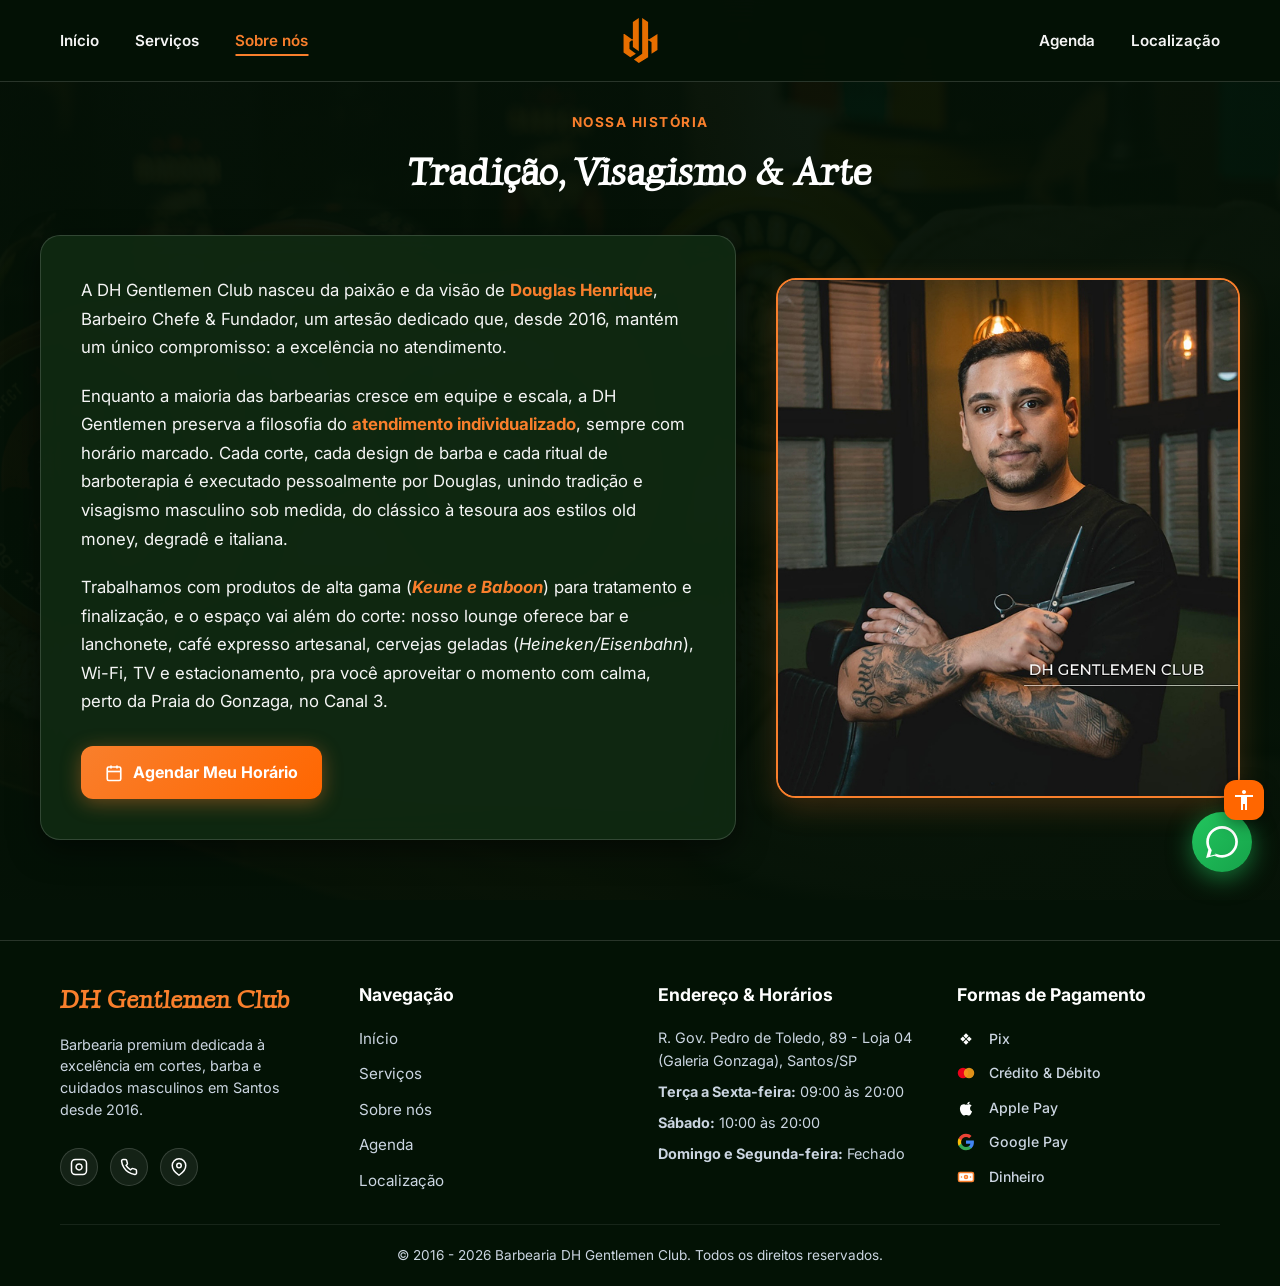
==== commit f9f3b23e: "docs: refina texto institucional da pagina Sobre Nos" ====
--- a/about.html
+++ b/about.html
@@ -41,18 +41,20 @@
         <div class="about-grid">
             <article class="about-content-card glass-card">
                 <p>
-                    A <strong>DH Gentlemen Club</strong> nasceu da paixão e da visão de <strong>Douglas Henrique</strong> (Barbeiro Chefe & Fundador), um artesão dedicado que, desde 2016, mantém um único compromisso: a <strong>excelência intransigente</strong>.
+                    A DH Gentlemen Club nasceu da paixão e da visão de <strong>Douglas Henrique</strong>, Barbeiro Chefe & Fundador, um artesão dedicado que, desde 2016, mantém um único compromisso: a excelência no atendimento.
                 </p>
                 <p>
-                    Enquanto a maioria das barbearias cresce em equipe e escala, a DH Gentlemen preserva a filosofia de <strong>atendimento 100% individualizado com horário marcado</strong>. Cada corte de cabelo, cada design de barba e cada ritual de barboterapia é executado pessoalmente por Douglas Henrique, unindo tradição e visagismo masculino sob medida.
+                    Enquanto a maioria das barbearias cresce em equipe e escala, a DH Gentlemen preserva a filosofia do <strong>atendimento individualizado</strong>, sempre com horário marcado. Cada corte, cada design de barba e cada ritual de barboterapia é executado pessoalmente por Douglas, unindo tradição e visagismo masculino sob medida, do clássico à tesoura aos estilos old money, degradê e italiana.
                 </p>
                 <p>
-                    Além da precisão técnica com produtos mundiais de alta gama (<em>Keune, Baboon, Pacinos e Reuzel</em>), nosso espaço oferece uma experiência completa no lounge: <strong>café expresso artesanal, cervejas geladas (Heineken/Eisenbahn), Whisky 12 anos, Wi-Fi de alta velocidade e PlayStation 5</strong>.
+                    Trabalhamos com produtos de alta gama (<strong><em>Keune e Baboon</em></strong>) para tratamento e finalização, e o espaço vai além do corte: nosso lounge oferece bar e lanchonete, café expresso artesanal, cervejas geladas (<em>Heineken/Eisenbahn</em>), Wi-Fi, TV e estacionamento, pra você aproveitar o momento com calma, perto da Praia do Gonzaga, no Canal 3.
                 </p>
                 <div class="about-cta-wrapper">
-                    <a href="schedule.html" id="botao" class="btn-primary-glow" aria-label="Agende um horário e conheça o nosso club">
-                        <span class="svg-icon" style="margin-right: 6px;"><svg viewBox="0 0 24 24" width="18" height="18" fill="none" stroke="currentColor" stroke-width="2.2"><rect x="3" y="4" width="18" height="18" rx="2" ry="2"></rect><line x1="16" y1="2" x2="16" y2="6"></line><line x1="8" y1="2" x2="8" y2="6"></line><line x1="3" y1="10" x2="21" y2="10"></line></svg></span>
-                        <span>CONHEÇA O NOSSO CLUB & AGENDE!</span>
+                    <a href="schedule.html" class="btn-primary-glow" aria-label="Reservar horário na agenda">
+                        <span class="svg-icon" aria-hidden="true">
+                            <svg viewBox="0 0 24 24" fill="none" stroke="currentColor"><rect x="3" y="4" width="18" height="18" rx="2" ry="2"></rect><line x1="16" y1="2" x2="16" y2="6"></line><line x1="8" y1="2" x2="8" y2="6"></line><line x1="3" y1="10" x2="21" y2="10"></line></svg>
+                        </span>
+                        <span>Agendar Meu Horário</span>
                     </a>
                 </div>
             </article>
@@ -61,46 +63,6 @@
                 <img src="assets/images/barbeiro-cortando.jpg" alt="Foto do barbeiro Douglas com tesoura profissional realizando corte de cabelo de alta precisão">
             </figure>
         </div>
-
-        <!-- STATS COUNTER BAR -->
-        <section class="stats-grid glass-card" style="margin-top: 40px;" aria-label="Estatísticas e conquistas da Barbearia DH">
-            <div class="stat-item">
-                <div class="stat-icon" aria-hidden="true">
-                    <svg viewBox="0 0 24 24" width="22" height="22" fill="none" stroke="var(--color-accent)" stroke-width="2" stroke-linecap="round" stroke-linejoin="round"><path d="M17 21v-2a4 4 0 0 0-4-4H5a4 4 0 0 0-4 4v2"></path><circle cx="9" cy="7" r="4"></circle><path d="M23 21v-2a4 4 0 0 3-3.87"></path><path d="M16 3.13a4 4 0 0 1 0 7.75"></path></svg>
-                </div>
-                <div class="stat-content">
-                    <span class="stat-number" data-counter="10292" data-prefix="+" data-live-ticker="true">+0</span>
-                    <span class="stat-label">Clientes Satisfeitos</span>
-                </div>
-            </div>
-            <div class="stat-item">
-                <div class="stat-icon" aria-hidden="true">
-                    <svg viewBox="0 0 24 24" width="22" height="22" fill="none" stroke="var(--color-accent)" stroke-width="2" stroke-linecap="round" stroke-linejoin="round"><circle cx="12" cy="12" r="10"></circle><polyline points="12 6 12 12 16 14"></polyline></svg>
-                </div>
-                <div class="stat-content">
-                    <span class="stat-number" data-counter="10" data-suffix=" Anos">0 Anos</span>
-                    <span class="stat-label">Tradição desde 2016</span>
-                </div>
-            </div>
-            <div class="stat-item">
-                <div class="stat-icon" aria-hidden="true">
-                    <svg viewBox="0 0 24 24" width="22" height="22" fill="var(--color-accent)" stroke="var(--color-accent)" stroke-width="2" stroke-linecap="round" stroke-linejoin="round"><polygon points="12 2 15.09 8.26 22 9.27 17 14.14 18.18 21.02 12 17.77 5.82 21.02 7 14.14 2 9.27 8.91 8.26 12 2"></polygon></svg>
-                </div>
-                <div class="stat-content">
-                    <span class="stat-number" data-counter="4.9" data-decimals="1" data-suffix=" ★">0,0 ★</span>
-                    <span class="stat-label">Avaliação no Google</span>
-                </div>
-            </div>
-            <div class="stat-item">
-                <div class="stat-icon" aria-hidden="true">
-                    <svg viewBox="0 0 24 24" width="22" height="22" fill="none" stroke="var(--color-accent)" stroke-width="2" stroke-linecap="round" stroke-linejoin="round"><path d="M22 11.08V12a10 10 0 1 1-5.93-9.14"></path><polyline points="22 4 12 14.01 9 11.01"></polyline></svg>
-                </div>
-                <div class="stat-content">
-                    <span class="stat-number" data-counter="100" data-suffix="%">0%</span>
-                    <span class="stat-label">Atendimento VIP</span>
-                </div>
-            </div>
-        </section>
     </main>
 
     <!-- FOOTER -->
--- a/assets/css/main.css
+++ b/assets/css/main.css
@@ -675,6 +675,45 @@
     gap: 16px;
     box-sizing: border-box;
     height: 100%;
+    border-radius: 20px;
+    border: 1px solid var(--glass-border);
+    background: var(--glass-bg);
+    backdrop-filter: blur(12px);
+    -webkit-backdrop-filter: blur(12px);
+    box-shadow: 0 10px 25px rgba(0, 0, 0, 0.4);
+    transition: transform 0.4s cubic-bezier(0.16, 1, 0.3, 1), border-color 0.3s ease, box-shadow 0.4s ease;
+    position: relative;
+    overflow: hidden;
+    cursor: default;
+}
+
+.exp-card * {
+    cursor: default;
+}
+
+/* Efeito Shimmer Sweep Apenas no Hover (Entrada) */
+.exp-card::before {
+    content: "";
+    position: absolute;
+    top: 0;
+    left: -100%;
+    width: 60%;
+    height: 100%;
+    background: linear-gradient(90deg, transparent, rgba(255, 255, 255, 0.08), transparent);
+    transform: skewX(-25deg);
+    transition: none;
+    pointer-events: none;
+}
+
+.exp-card:hover::before {
+    left: 140%;
+    transition: left 1.35s cubic-bezier(0.16, 1, 0.3, 1);
+}
+
+.exp-card:hover {
+    transform: translateY(-6px);
+    border-color: rgba(249, 127, 44, 0.6);
+    box-shadow: 0 16px 35px rgba(249, 127, 44, 0.25), 0 0 20px rgba(249, 127, 44, 0.1);
 }
 
 .exp-icon {
@@ -689,6 +728,20 @@
     border: 1px solid rgba(249, 127, 44, 0.4);
     box-shadow: 0 4px 15px rgba(249, 127, 44, 0.15);
     flex-shrink: 0;
+    transition: transform 0.4s cubic-bezier(0.16, 1, 0.3, 1), background 0.3s ease, box-shadow 0.3s ease;
+}
+
+.exp-card:hover .exp-icon {
+    transform: scale(1.1);
+    background: rgba(249, 127, 44, 0.28);
+    box-shadow: 0 6px 20px rgba(249, 127, 44, 0.35);
+}
+
+.exp-icon svg {
+    width: 28px;
+    height: 28px;
+    color: var(--color-accent);
+    transition: transform 0.3s ease;
 }
 
 .exp-title {
@@ -715,18 +768,43 @@
 
 .gallery-card {
     position: relative;
-    height: 300px;
+    height: 495px;
     border-radius: 20px;
     overflow: hidden;
     border: 1px solid var(--glass-border);
     box-shadow: var(--glass-shadow);
-    transition: transform 0.4s ease, border-color 0.4s ease, box-shadow 0.4s ease;
+    transition: transform 0.4s cubic-bezier(0.16, 1, 0.3, 1), border-color 0.3s ease, box-shadow 0.4s ease;
+    cursor: default;
+}
+
+.gallery-card * {
+    cursor: default;
+}
+
+/* Efeito Shimmer Sweep Apenas no Hover (Entrada) */
+.gallery-card::before {
+    content: "";
+    position: absolute;
+    top: 0;
+    left: -100%;
+    width: 60%;
+    height: 100%;
+    background: linear-gradient(90deg, transparent, rgba(255, 255, 255, 0.12), transparent);
+    transform: skewX(-25deg);
+    transition: none;
+    z-index: 2;
+    pointer-events: none;
+}
+
+.gallery-card:hover::before {
+    left: 140%;
+    transition: left 1.35s cubic-bezier(0.16, 1, 0.3, 1);
 }
 
 .gallery-card:hover {
-    transform: translateY(-4px);
-    border-color: rgba(249, 127, 44, 0.5);
-    box-shadow: 0 12px 30px rgba(249, 127, 44, 0.2);
+    transform: translateY(-6px);
+    border-color: rgba(249, 127, 44, 0.6);
+    box-shadow: 0 16px 35px rgba(249, 127, 44, 0.25), 0 0 20px rgba(249, 127, 44, 0.1);
 }
 
 .gallery-card img {
@@ -736,36 +814,35 @@
     object-position: center;
     display: block;
     filter: brightness(0.9) contrast(1.05);
-    transition: transform 0.5s ease, filter 0.5s ease;
+    transition: transform 0.6s cubic-bezier(0.16, 1, 0.3, 1), filter 0.5s ease;
 }
 
 .gallery-card:hover img {
-    transform: scale(1.06);
+    transform: scale(1.07);
     filter: brightness(1) contrast(1.1);
 }
 
 .gallery-overlay {
     position: absolute;
     inset: 0;
-    background: linear-gradient(to top, rgba(4, 18, 6, 0.95) 0%, rgba(0, 0, 0, 0.2) 60%, transparent 100%);
+    background: linear-gradient(to top, rgba(4, 18, 6, 0.95) 0%, rgba(0, 0, 0, 0.25) 60%, transparent 100%);
     display: flex;
     flex-direction: column;
     justify-content: flex-end;
     padding: 24px;
     box-sizing: border-box;
+    z-index: 1;
 }
 
 .gallery-badge {
     align-self: flex-start;
-    padding: 4px 14px;
     border-radius: 20px;
-    background: var(--color-accent);
-    color: #000000;
+    color: var(--color-text-muted);
     font-size: 0.75rem;
-    font-weight: 800;
+    font-weight: 600;
     text-transform: uppercase;
-    margin-bottom: 8px;
-    letter-spacing: 0.5px;
+    letter-spacing: 1.5px;
+    transition: transform 0.3s ease, box-shadow 0.3s ease;
 }
 
 .gallery-title {
@@ -774,6 +851,11 @@
     color: #ffffff;
     margin: 0;
     text-shadow: 0 2px 8px rgba(0, 0, 0, 0.6);
+    transition: color 0.3s ease, text-shadow 0.3s ease;
+}
+
+.gallery-card:hover {
+    text-shadow: 0 0 14px rgba(249, 127, 44, 0.5);
 }
 
 @media (max-width: 992px) {
@@ -1160,6 +1242,17 @@
 .payment-badge svg {
     fill: currentColor;
     color: #ffffff;
+}
+
+@keyframes wspPulseFloating {
+    0%, 70%, 100% {
+        box-shadow: 0 6px 24px rgba(34, 197, 94, 0.55), 0 0 0 0 rgba(34, 197, 94, 0.4);
+        transform: scale(1);
+    }
+    85% {
+        box-shadow: 0 6px 28px rgba(34, 197, 94, 0.75), 0 0 0 10px rgba(34, 197, 94, 0);
+        transform: scale(1.05);
+    }
 }
 
 /* WIDGET FLUTUANTE WHATSAPP (CANTO INFERIOR DIREITO) */
@@ -1180,6 +1273,7 @@
     box-shadow: 0 6px 24px rgba(34, 197, 94, 0.55);
     transition: transform 0.3s cubic-bezier(0.175, 0.885, 0.32, 1.275), box-shadow 0.3s ease;
     text-decoration: none;
+    animation: wspPulseFloating 6s infinite cubic-bezier(0.4, 0, 0.2, 1);
 }
 
 .whatsapp-float-widget svg {
